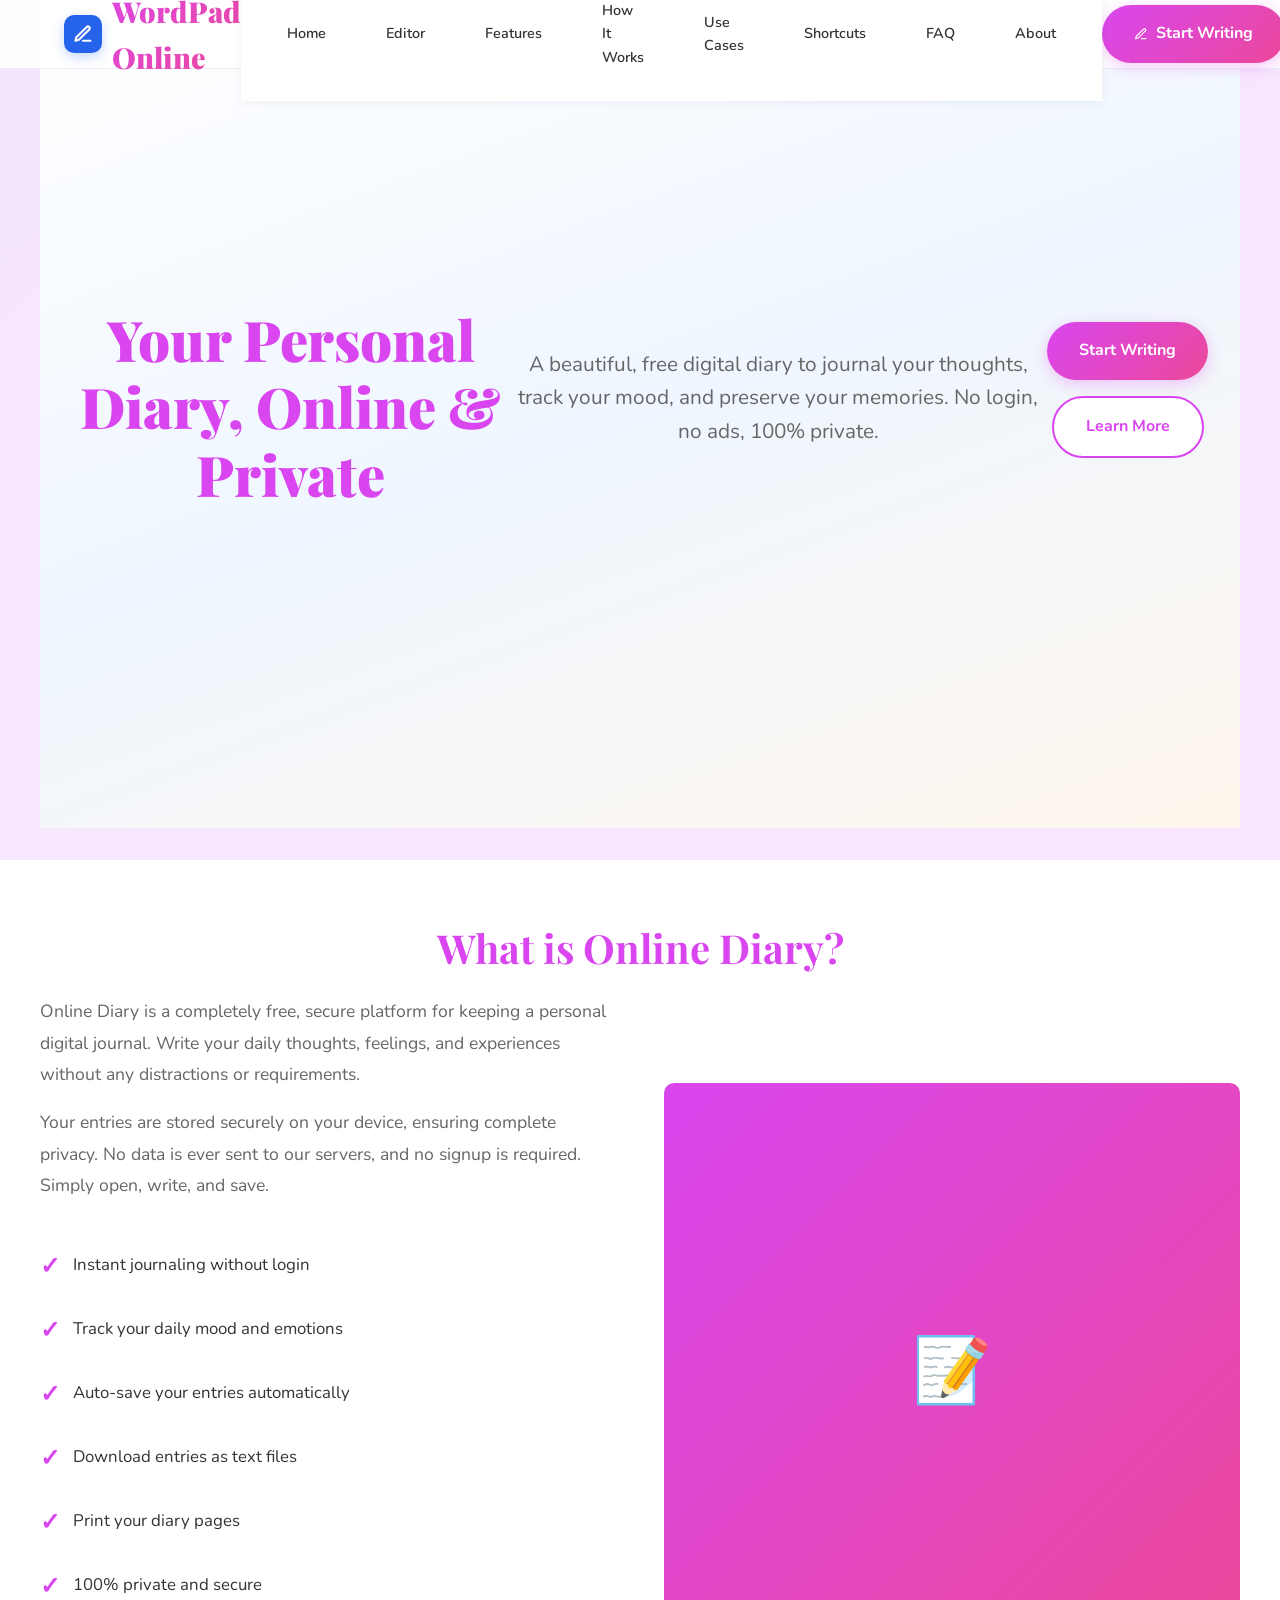
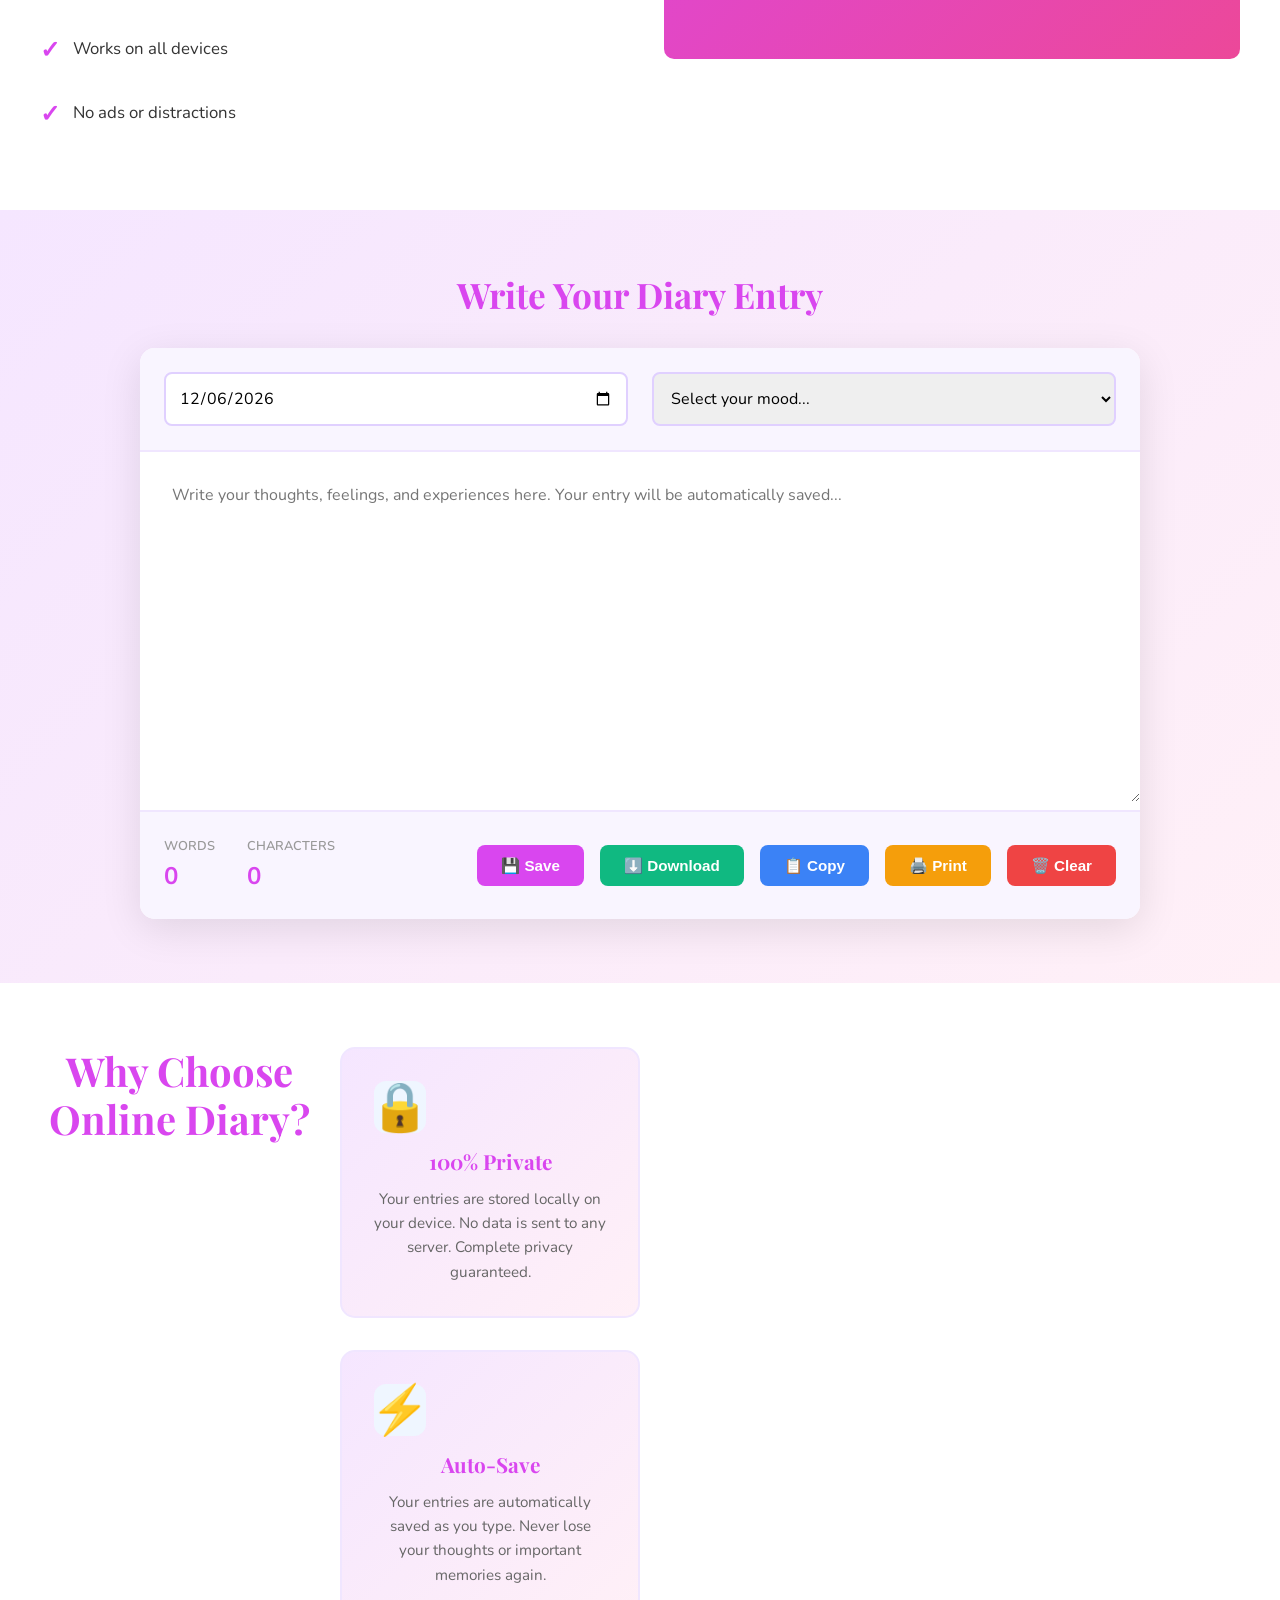
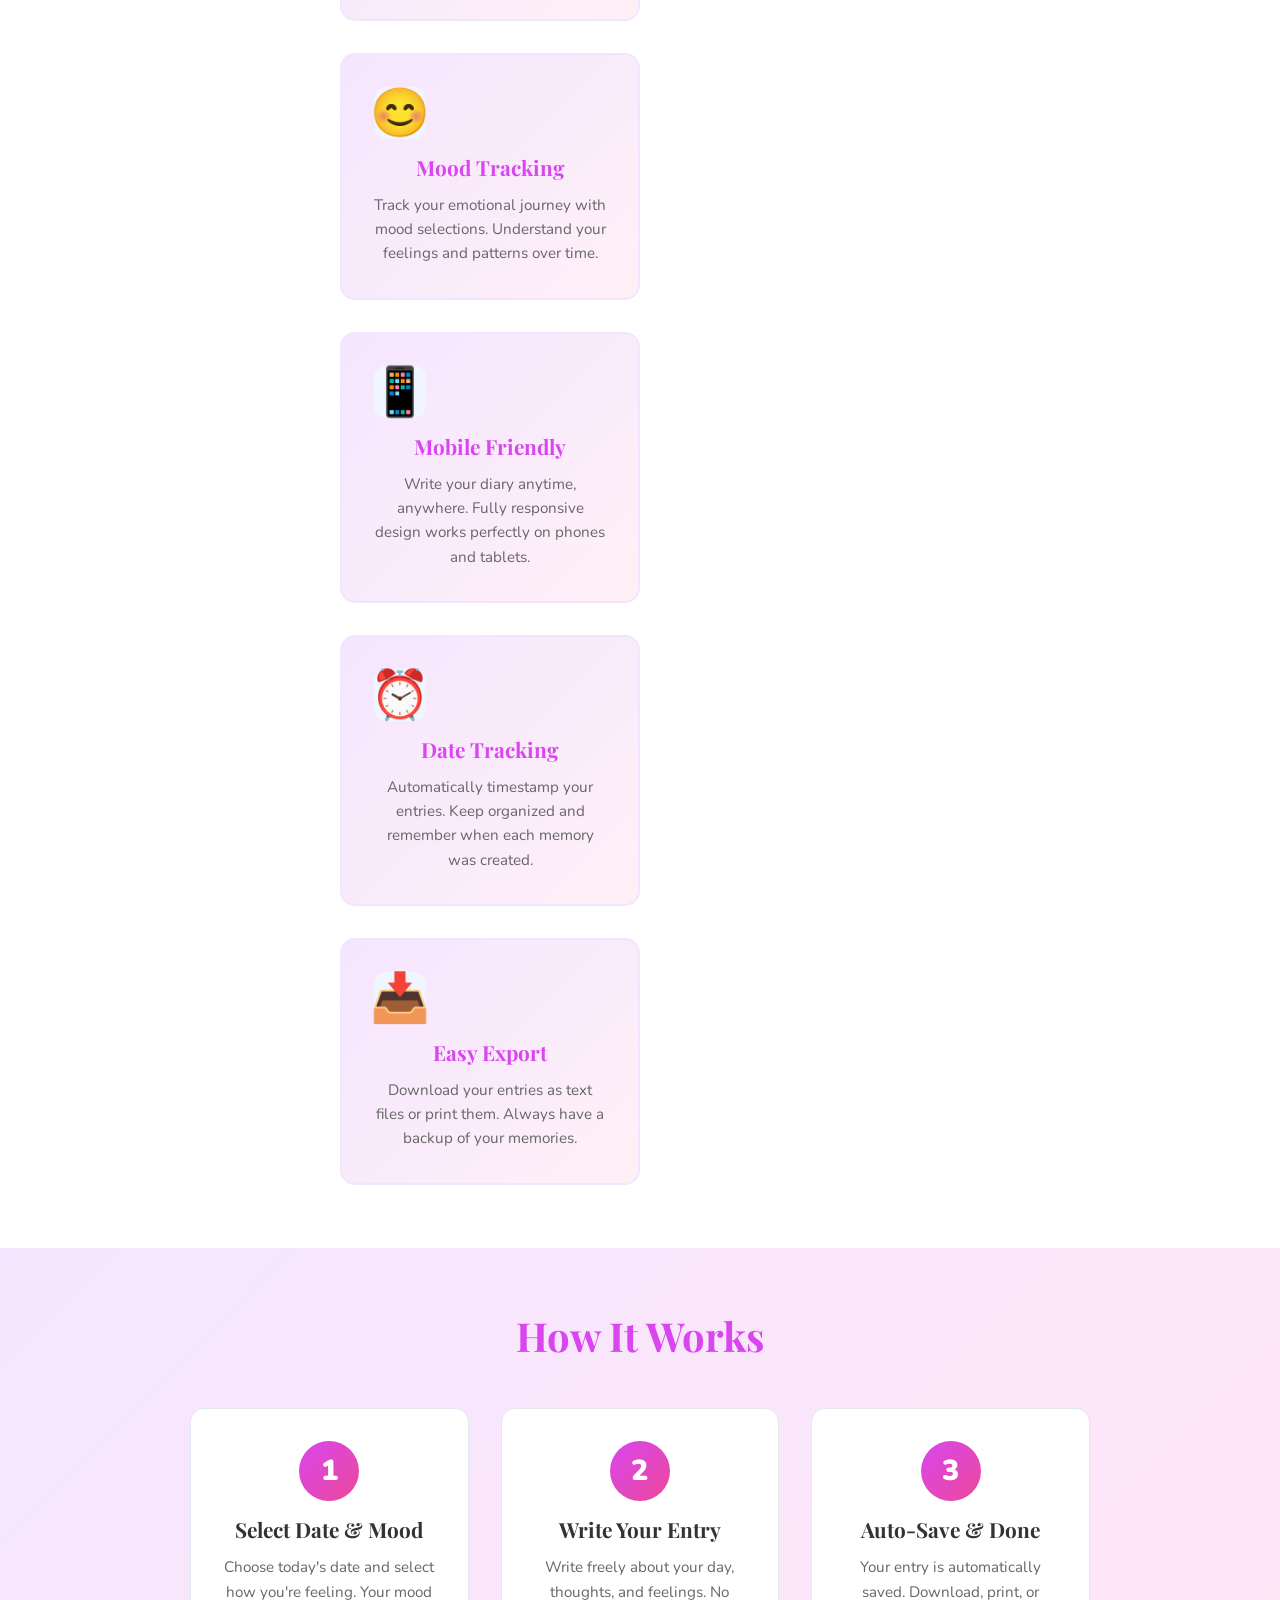
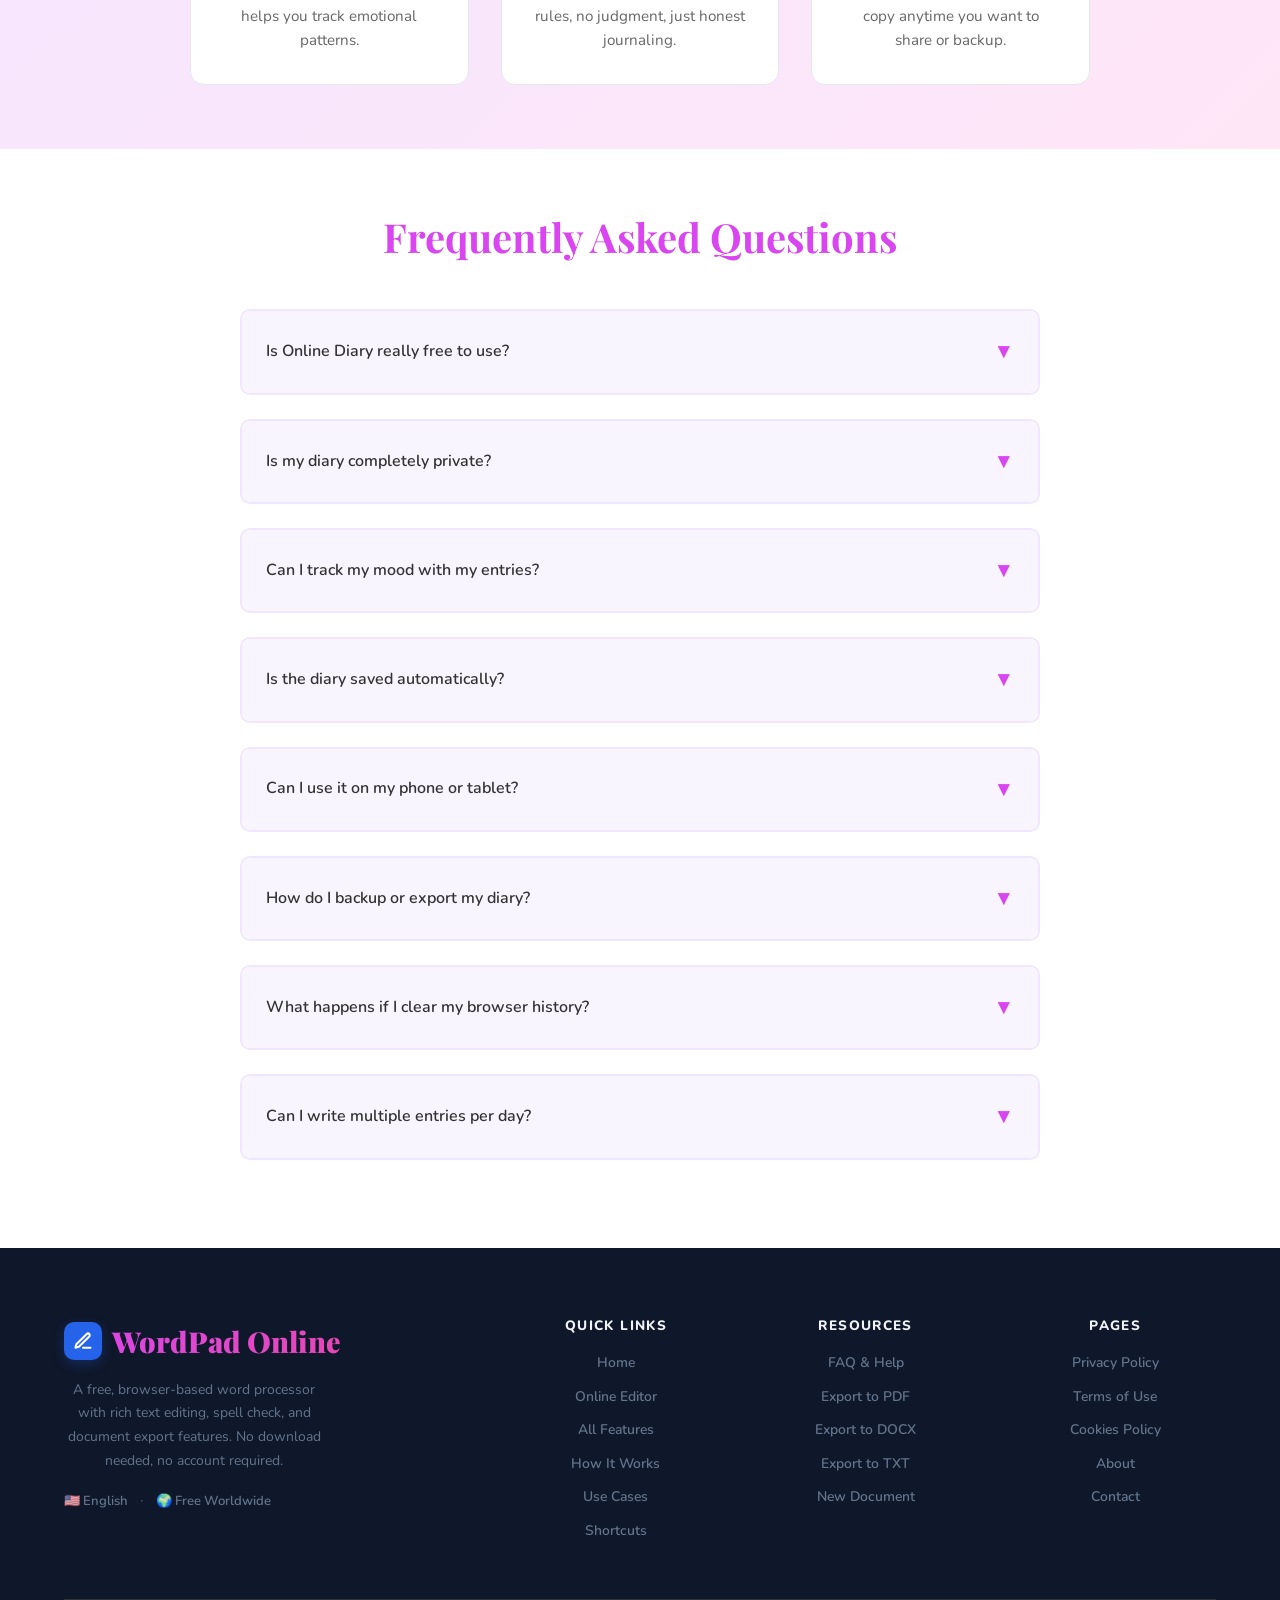
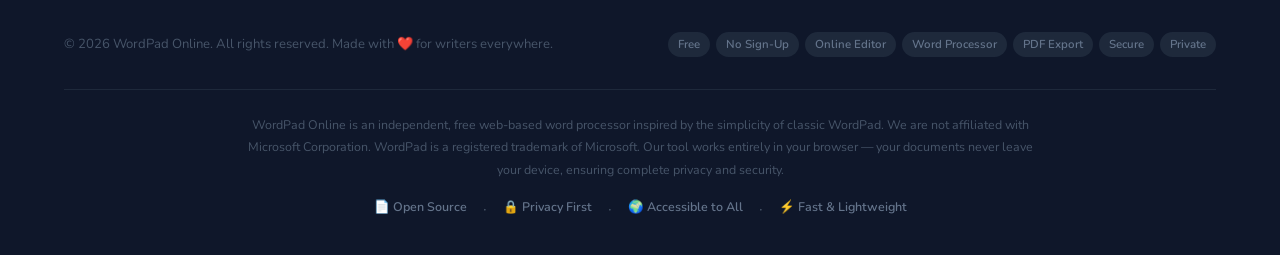
==== diary.html @ 7a08d328 "Create diary.html" ====
<!DOCTYPE html>
<html lang="en">
<head>
  <!-- Google tag (gtag.js) -->
<script async src="https://www.googletagmanager.com/gtag/js?id=G-GPTELPNWRR"></script>
<script>
  window.dataLayer = window.dataLayer || [];
  function gtag(){dataLayer.push(arguments);}
  gtag('js', new Date());

  gtag('config', 'G-GPTELPNWRR');
</script>
  <meta charset="UTF-8" />
  <meta name="viewport" content="width=device-width, initial-scale=1.0" />
  <title>Online Diary – Free Digital Journal & Personal Diary App</title>
  <meta name="description" content="Free online diary for personal journaling and daily reflections. No login required, no ads, completely private. Write your thoughts, track your mood, and keep memories with our secure online diary." />
  <meta name="keywords" content="online diary, digital diary, free diary app, journal app, personal diary, online journal, diary software, mood tracker, private diary, journaling app" />
  <meta name="author" content="Online Diary" />
  <meta name="robots" content="index, follow" />
  <link rel="canonical" href="https://wordpadonline.github.io/diary" />
  <link rel="stylesheet" href="style.css" />

  <!-- Open Graph -->
  <meta property="og:title" content="Online Diary – Free Digital Journal & Personal Diary App" />
  <meta property="og:description" content="Write your thoughts privately in our free online diary. No login, no ads, no distractions. Keep personal journals with mood tracking and auto-save." />
  <meta property="og:url" content="https://wordpadonline.github.io/diary" />
  <meta property="og:type" content="website" />
  <meta property="og:image" content="https://wordpadonline.github.io/assets/diary-og.png" />

  <!-- Twitter Card -->
  <meta name="twitter:card" content="summary_large_image" />
  <meta name="twitter:title" content="Online Diary – Free Digital Journal & Personal Diary App" />
  <meta name="twitter:description" content="Free online diary app for personal journaling. Write privately with mood tracking and auto-save." />

  <!-- Schema Markup -->
  <script type="application/ld+json">
  {
    "@context": "https://schema.org",
    "@type": "WebApplication",
    "name": "Online Diary",
    "url": "https://wordpadonline.github.io/diary",
    "description": "A free, secure online diary app for personal journaling with mood tracking and auto-save functionality.",
    "applicationCategory": "ProductivityApplication",
    "operatingSystem": "Web Browser",
    "offers": {
      "@type": "Offer",
      "price": "0",
      "priceCurrency": "USD"
    },
    "featureList": [
      "Daily Journal Entries",
      "Mood Tracking",
      "Auto Save",
      "No Login Required",
      "No Ads",
      "Export as PDF",
      "Print Entries",
      "Mobile Friendly",
      "Privacy Protected",
      "Search Entries"
    ]
  }
  </script>
  <script type="application/ld+json">
  {
    "@context": "https://schema.org",
    "@type": "FAQPage",
    "mainEntity": [
      {
        "@type": "Question",
        "name": "Is Online Diary free to use?",
        "acceptedAnswer": {
          "@type": "Answer",
          "text": "Yes, Online Diary is completely free. No signup, no login, no subscription required. Write your journal entries instantly and securely."
        }
      },
      {
        "@type": "Question",
        "name": "Is my diary private and secure?",
        "acceptedAnswer": {
          "@type": "Answer",
          "text": "Absolutely. Your diary entries are stored locally on your device using browser storage. Your data never leaves your computer and is never sent to our servers."
        }
      },
      {
        "@type": "Question",
        "name": "Can I track my mood in the diary?",
        "acceptedAnswer": {
          "@type": "Answer",
          "text": "Yes. You can select your daily mood (Happy, Sad, Neutral, Excited, Peaceful, Angry) with each entry to track your emotional journey over time."
        }
      },
      {
        "@type": "Question",
        "name": "Does it work on mobile?",
        "acceptedAnswer": {
          "@type": "Answer",
          "text": "Absolutely. Online Diary is fully responsive and works perfectly on smartphones and tablets for journaling on the go."
        }
      }
    ]
  }
  </script>

  <!-- Fonts -->
  <link rel="preconnect" href="https://fonts.googleapis.com" />
  <link rel="preconnect" href="https://fonts.gstatic.com" crossorigin />
  <link href="https://fonts.googleapis.com/css2?family=Playfair+Display:wght@700;900&family=Nunito:wght@400;600;700;800&family=JetBrains+Mono:wght@400;500&display=swap" rel="stylesheet" />

  <style>
    * {
      margin: 0;
      padding: 0;
      box-sizing: border-box;
    }

    html {
      scroll-behavior: smooth;
    }

    body {
      font-family: "Nunito", sans-serif;
      background: linear-gradient(135deg, #f5e6ff 0%, #ffe6f7 100%);
      color: #333;
      line-height: 1.6;
    }

    /* Navigation */
    nav {
      display: flex;
      justify-content: space-between;
      align-items: center;
      padding: 1.5rem 2rem;
      background: rgba(255, 255, 255, 0.95);
      backdrop-filter: blur(10px);
      box-shadow: 0 2px 10px rgba(0, 0, 0, 0.05);
      position: sticky;
      top: 0;
      z-index: 100;
    }

    .logo {
      font-size: 1.8rem;
      font-weight: 900;
      background: linear-gradient(135deg, #d946ef 0%, #ec4899 100%);
      -webkit-background-clip: text;
      -webkit-text-fill-color: transparent;
      background-clip: text;
      font-family: "Playfair Display", serif;
    }

    .nav-links {
      display: flex;
      gap: 2rem;
      list-style: none;
    }

    .nav-links a {
      text-decoration: none;
      color: #333;
      font-weight: 600;
      transition: color 0.3s ease;
    }

    .nav-links a:hover {
      color: #d946ef;
    }

    .hamburger {
      display: none;
      flex-direction: column;
      gap: 0.5rem;
      cursor: pointer;
    }

    .hamburger span {
      width: 25px;
      height: 3px;
      background: #333;
      border-radius: 2px;
      transition: all 0.3s ease;
    }

    /* Hero Section */
    .hero {
      padding: 4rem 2rem;
      text-align: center;
      max-width: 1200px;
      margin: 0 auto;
    }

    .hero h1 {
      font-size: 3.5rem;
      font-family: "Playfair Display", serif;
      font-weight: 900;
      margin-bottom: 1rem;
      color: #d946ef;
      line-height: 1.2;
    }

    .hero p {
      font-size: 1.3rem;
      color: #666;
      margin-bottom: 2rem;
      max-width: 700px;
      margin-left: auto;
      margin-right: auto;
    }

    .cta-buttons {
      display: flex;
      gap: 1rem;
      justify-content: center;
      flex-wrap: wrap;
      margin-bottom: 3rem;
    }

    .btn {
      padding: 1rem 2rem;
      border: none;
      border-radius: 50px;
      font-size: 1rem;
      font-weight: 700;
      cursor: pointer;
      transition: all 0.3s ease;
      text-decoration: none;
    }

    .btn-primary {
      background: linear-gradient(135deg, #d946ef 0%, #ec4899 100%);
      color: white;
      box-shadow: 0 4px 15px rgba(217, 70, 239, 0.3);
    }

    .btn-primary:hover {
      transform: translateY(-2px);
      box-shadow: 0 6px 20px rgba(217, 70, 239, 0.4);
    }

    .btn-secondary {
      background: white;
      color: #d946ef;
      border: 2px solid #d946ef;
    }

    .btn-secondary:hover {
      background: #f5e6ff;
    }

    /* Description Section */
    .description {
      padding: 4rem 2rem;
      background: white;
      margin-top: 2rem;
    }

    .description-container {
      max-width: 1200px;
      margin: 0 auto;
    }

    .description h2 {
      font-size: 2.5rem;
      font-family: "Playfair Display", serif;
      color: #d946ef;
      margin-bottom: 1.5rem;
      text-align: center;
    }

    .description-content {
      display: grid;
      grid-template-columns: 1fr 1fr;
      gap: 3rem;
      align-items: center;
    }

    .description-text p {
      font-size: 1.1rem;
      color: #666;
      margin-bottom: 1rem;
      line-height: 1.8;
    }

    .features-list {
      list-style: none;
      margin-top: 2rem;
    }

    .features-list li {
      padding: 0.8rem 0;
      font-size: 1.05rem;
      color: #333;
      display: flex;
      align-items: center;
      gap: 0.8rem;
    }

    .features-list li:before {
      content: "✓";
      color: #d946ef;
      font-weight: bold;
      font-size: 1.5rem;
    }

    .feature-image {
      text-align: center;
    }

    .feature-image img {
      max-width: 100%;
      height: auto;
      border-radius: 10px;
      box-shadow: 0 10px 30px rgba(0, 0, 0, 0.1);
    }

    /* Diary Editor Section */
    .editor-section {
      padding: 4rem 2rem;
      background: linear-gradient(135deg, #f5e6ff 0%, #fff0f7 100%);
    }

    .editor-container {
      max-width: 1000px;
      margin: 0 auto;
    }

    .editor-title {
      font-size: 2.2rem;
      font-family: "Playfair Display", serif;
      color: #d946ef;
      margin-bottom: 2rem;
      text-align: center;
    }

    .diary-editor {
      background: white;
      border-radius: 15px;
      overflow: hidden;
      box-shadow: 0 10px 40px rgba(0, 0, 0, 0.1);
    }

    .editor-header {
      display: grid;
      grid-template-columns: 1fr 1fr;
      gap: 1.5rem;
      padding: 1.5rem;
      background: #f9f5ff;
      border-bottom: 2px solid #f0e6ff;
    }

    .date-input, .mood-select {
      padding: 0.8rem;
      border: 2px solid #e0d0ff;
      border-radius: 8px;
      font-size: 1rem;
      font-family: inherit;
      transition: border-color 0.3s ease;
    }

    .date-input:focus, .mood-select:focus {
      outline: none;
      border-color: #d946ef;
      background: #faf8ff;
    }

    .editor-textarea {
      width: 100%;
      min-height: 350px;
      padding: 2rem;
      border: none;
      font-size: 1rem;
      font-family: "Nunito", sans-serif;
      resize: vertical;
      background: white;
    }

    .editor-textarea:focus {
      outline: none;
    }

    .editor-footer {
      padding: 1.5rem;
      background: #f9f5ff;
      border-top: 2px solid #f0e6ff;
      display: flex;
      justify-content: space-between;
      align-items: center;
      flex-wrap: wrap;
      gap: 1rem;
    }

    .stats {
      display: flex;
      gap: 2rem;
      font-size: 0.95rem;
      color: #666;
    }

    .stat-item {
      display: flex;
      flex-direction: column;
    }

    .stat-label {
      font-size: 0.8rem;
      color: #999;
      font-weight: 600;
      text-transform: uppercase;
    }

    .stat-value {
      font-size: 1.5rem;
      font-weight: 700;
      color: #d946ef;
    }

    .editor-actions {
      display: flex;
      gap: 1rem;
      flex-wrap: wrap;
    }

    .editor-btn {
      padding: 0.7rem 1.5rem;
      border: none;
      border-radius: 8px;
      font-size: 0.95rem;
      font-weight: 600;
      cursor: pointer;
      transition: all 0.3s ease;
    }

    .btn-save {
      background: #d946ef;
      color: white;
    }

    .btn-save:hover {
      background: #c41fc4;
      transform: translateY(-2px);
    }

    .btn-download {
      background: #10b981;
      color: white;
    }

    .btn-download:hover {
      background: #059669;
    }

    .btn-copy {
      background: #3b82f6;
      color: white;
    }

    .btn-copy:hover {
      background: #2563eb;
    }

    .btn-clear {
      background: #ef4444;
      color: white;
    }

    .btn-clear:hover {
      background: #dc2626;
    }

    .btn-print {
      background: #f59e0b;
      color: white;
    }

    .btn-print:hover {
      background: #d97706;
    }

    /* Features Section */
    .features-section {
      padding: 4rem 2rem;
      background: white;
    }

    .features-grid {
      max-width: 1200px;
      margin: 0 auto;
    }

    .section-title {
      font-size: 2.5rem;
      font-family: "Playfair Display", serif;
      color: #d946ef;
      margin-bottom: 3rem;
      text-align: center;
    }

    .features-container {
      display: grid;
      grid-template-columns: repeat(auto-fit, minmax(300px, 1fr));
      gap: 2rem;
    }

    .feature-card {
      padding: 2rem;
      background: linear-gradient(135deg, #f5e6ff 0%, #fff0f7 100%);
      border-radius: 15px;
      text-align: center;
      transition: all 0.3s ease;
      border: 2px solid #f0e6ff;
    }

    .feature-card:hover {
      transform: translateY(-10px);
      box-shadow: 0 15px 40px rgba(217, 70, 239, 0.2);
      border-color: #d946ef;
    }

    .feature-icon {
      font-size: 3rem;
      margin-bottom: 1rem;
    }

    .feature-card h3 {
      font-size: 1.3rem;
      color: #d946ef;
      margin-bottom: 0.8rem;
      font-weight: 700;
    }

    .feature-card p {
      color: #666;
      font-size: 0.95rem;
      line-height: 1.6;
    }

    /* How It Works */
    .how-it-works {
      padding: 4rem 2rem;
      background: linear-gradient(135deg, #f5e6ff 0%, #ffe6f7 100%);
    }

    .how-container {
      max-width: 900px;
      margin: 0 auto;
    }

    .steps-container {
      display: grid;
      grid-template-columns: repeat(auto-fit, minmax(250px, 1fr));
      gap: 2rem;
      margin-top: 3rem;
    }

    .step-card {
      text-align: center;
      padding: 2rem;
    }

    .step-number {
      display: flex;
      align-items: center;
      justify-content: center;
      width: 60px;
      height: 60px;
      background: linear-gradient(135deg, #d946ef 0%, #ec4899 100%);
      color: white;
      border-radius: 50%;
      font-size: 1.8rem;
      font-weight: 900;
      margin: 0 auto 1rem;
    }

    .step-card h3 {
      font-size: 1.3rem;
      color: #333;
      margin-bottom: 0.8rem;
      font-weight: 700;
    }

    .step-card p {
      color: #666;
      font-size: 0.95rem;
      line-height: 1.6;
    }

    /* FAQ Section */
    .faq-section {
      padding: 4rem 2rem;
      background: white;
    }

    .faq-container {
      max-width: 800px;
      margin: 0 auto;
    }

    .faq-content {
      margin-top: 2rem;
    }

    .faq-item {
      margin-bottom: 1.5rem;
      border: 2px solid #f0e6ff;
      border-radius: 10px;
      overflow: hidden;
      transition: all 0.3s ease;
    }

    .faq-item:hover {
      border-color: #d946ef;
      box-shadow: 0 4px 15px rgba(217, 70, 239, 0.1);
    }

    .faq-header {
      padding: 1.5rem;
      background: #f9f5ff;
      cursor: pointer;
      display: flex;
      justify-content: space-between;
      align-items: center;
      font-weight: 600;
      color: #333;
      user-select: none;
      transition: background 0.3s ease;
    }

    .faq-header:hover {
      background: #f0e6ff;
    }

    .faq-icon {
      color: #d946ef;
      font-size: 1.3rem;
      transition: transform 0.3s ease;
    }

    .faq-item.active .faq-icon {
      transform: rotate(180deg);
    }

    .faq-answer {
      padding: 1.5rem;
      background: white;
      color: #666;
      line-height: 1.8;
      display: none;
    }

    .faq-item.active .faq-answer {
      display: block;
    }

    /* Footer */
    footer {
      background: #1a1a1a;
      color: white;
      padding: 3rem 2rem;
      text-align: center;
    }

    .footer-content {
      max-width: 1200px;
      margin: 0 auto;
    }

    .footer-links {
      display: flex;
      justify-content: center;
      gap: 2rem;
      margin-bottom: 2rem;
      flex-wrap: wrap;
    }

    .footer-links a {
      color: #aaa;
      text-decoration: none;
      transition: color 0.3s ease;
    }

    .footer-links a:hover {
      color: #d946ef;
    }

    .footer-bottom {
      border-top: 1px solid #333;
      padding-top: 2rem;
      color: #888;
    }

    /* Responsive Design */
    @media (max-width: 768px) {
      .nav-links {
        display: none;
      }

      .hamburger {
        display: flex;
      }

      .hero h1 {
        font-size: 2.2rem;
      }

      .hero p {
        font-size: 1.1rem;
      }

      .description-content {
        grid-template-columns: 1fr;
      }

      .editor-header {
        grid-template-columns: 1fr;
      }

      .editor-textarea {
        min-height: 250px;
      }

      .editor-footer {
        flex-direction: column;
        align-items: flex-start;
      }

      .stats {
        width: 100%;
      }

      .editor-actions {
        width: 100%;
      }

      .editor-btn {
        flex: 1;
        min-width: 100px;
      }

      .features-container {
        grid-template-columns: 1fr;
      }

      .steps-container {
        grid-template-columns: 1fr;
      }

      .feature-card {
        padding: 1.5rem;
      }

      .section-title {
        font-size: 2rem;
      }

      .faq-header {
        padding: 1rem;
        font-size: 0.95rem;
      }

      .faq-answer {
        padding: 1rem;
      }

      .footer-links {
        gap: 1rem;
      }
    }

    @media (max-width: 480px) {
      nav {
        padding: 1rem;
      }

      .logo {
        font-size: 1.3rem;
      }

      .hero {
        padding: 2rem 1rem;
      }

      .hero h1 {
        font-size: 1.8rem;
        margin-bottom: 1rem;
      }

      .hero p {
        font-size: 1rem;
      }

      .cta-buttons {
        flex-direction: column;
      }

      .btn {
        width: 100%;
      }

      .description {
        padding: 2rem 1rem;
      }

      .editor-section {
        padding: 2rem 1rem;
      }

      .editor-textarea {
        padding: 1rem;
      }

      .features-section {
        padding: 2rem 1rem;
      }

      .how-it-works {
        padding: 2rem 1rem;
      }

      .faq-section {
        padding: 2rem 1rem;
      }

      footer {
        padding: 2rem 1rem;
      }
    }
  </style>
</head>
<body>
  <!-- Navigation -->
 <div id="header-root"></div>

  <!-- Hero Section -->
  <section class="hero">
    <h1>Your Personal Diary, Online & Private</h1>
    <p>A beautiful, free digital diary to journal your thoughts, track your mood, and preserve your memories. No login, no ads, 100% private.</p>
    <div class="cta-buttons">
      <a href="#editor" class="btn btn-primary">Start Writing</a>
      <a href="#how" class="btn btn-secondary">Learn More</a>
    </div>
  </section>

  <!-- Description Section -->
  <section class="description">
    <div class="description-container">
      <h2>What is Online Diary?</h2>
      <div class="description-content">
        <div class="description-text">
          <p>Online Diary is a completely free, secure platform for keeping a personal digital journal. Write your daily thoughts, feelings, and experiences without any distractions or requirements.</p>
          <p>Your entries are stored securely on your device, ensuring complete privacy. No data is ever sent to our servers, and no signup is required. Simply open, write, and save.</p>
          <ul class="features-list">
            <li>Instant journaling without login</li>
            <li>Track your daily mood and emotions</li>
            <li>Auto-save your entries automatically</li>
            <li>Download entries as text files</li>
            <li>Print your diary pages</li>
            <li>100% private and secure</li>
            <li>Works on all devices</li>
            <li>No ads or distractions</li>
          </ul>
        </div>
        <div class="feature-image">
          <div style="width: 100%; aspect-ratio: 1; background: linear-gradient(135deg, #d946ef 0%, #ec4899 100%); border-radius: 10px; display: flex; align-items: center; justify-content: center; color: white; font-size: 4rem;">📝</div>
        </div>
      </div>
    </div>
  </section>

  <!-- Diary Editor Section -->
  <section class="editor-section" id="editor">
    <div class="editor-container">
      <h2 class="editor-title">Write Your Diary Entry</h2>
      <div class="diary-editor">
        <div class="editor-header">
          <input type="date" id="entryDate" class="date-input" />
          <select id="moodSelect" class="mood-select">
            <option value="">Select your mood...</option>
            <option value="😊 Happy">😊 Happy</option>
            <option value="😢 Sad">😢 Sad</option>
            <option value="😐 Neutral">😐 Neutral</option>
            <option value="🤩 Excited">🤩 Excited</option>
            <option value="😌 Peaceful">😌 Peaceful</option>
            <option value="😠 Angry">😠 Angry</option>
          </select>
        </div>
        <textarea id="diaryText" class="editor-textarea" placeholder="Write your thoughts, feelings, and experiences here. Your entry will be automatically saved..."></textarea>
        <div class="editor-footer">
          <div class="stats">
            <div class="stat-item">
              <span class="stat-label">Words</span>
              <span class="stat-value" id="wordCount">0</span>
            </div>
            <div class="stat-item">
              <span class="stat-label">Characters</span>
              <span class="stat-value" id="charCount">0</span>
            </div>
          </div>
          <div class="editor-actions">
            <button class="editor-btn btn-save" onclick="saveEntry()">💾 Save</button>
            <button class="editor-btn btn-download" onclick="downloadEntry()">⬇️ Download</button>
            <button class="editor-btn btn-copy" onclick="copyEntry()">📋 Copy</button>
            <button class="editor-btn btn-print" onclick="printEntry()">🖨️ Print</button>
            <button class="editor-btn btn-clear" onclick="clearEntry()">🗑️ Clear</button>
          </div>
        </div>
      </div>
    </div>
  </section>

  <!-- Features Section -->
  <section class="features-section">
    <div class="features-grid">
      <h2 class="section-title">Why Choose Online Diary?</h2>
      <div class="features-container">
        <div class="feature-card">
          <div class="feature-icon">🔒</div>
          <h3>100% Private</h3>
          <p>Your entries are stored locally on your device. No data is sent to any server. Complete privacy guaranteed.</p>
        </div>
        <div class="feature-card">
          <div class="feature-icon">⚡</div>
          <h3>Auto-Save</h3>
          <p>Your entries are automatically saved as you type. Never lose your thoughts or important memories again.</p>
        </div>
        <div class="feature-card">
          <div class="feature-icon">😊</div>
          <h3>Mood Tracking</h3>
          <p>Track your emotional journey with mood selections. Understand your feelings and patterns over time.</p>
        </div>
        <div class="feature-card">
          <div class="feature-icon">📱</div>
          <h3>Mobile Friendly</h3>
          <p>Write your diary anytime, anywhere. Fully responsive design works perfectly on phones and tablets.</p>
        </div>
        <div class="feature-card">
          <div class="feature-icon">⏰</div>
          <h3>Date Tracking</h3>
          <p>Automatically timestamp your entries. Keep organized and remember when each memory was created.</p>
        </div>
        <div class="feature-card">
          <div class="feature-icon">📥</div>
          <h3>Easy Export</h3>
          <p>Download your entries as text files or print them. Always have a backup of your memories.</p>
        </div>
      </div>
    </div>
  </section>

  <!-- How It Works -->
  <section class="how-it-works" id="how">
    <div class="how-container">
      <h2 class="section-title">How It Works</h2>
      <div class="steps-container">
        <div class="step-card">
          <div class="step-number">1</div>
          <h3>Select Date & Mood</h3>
          <p>Choose today's date and select how you're feeling. Your mood helps you track emotional patterns.</p>
        </div>
        <div class="step-card">
          <div class="step-number">2</div>
          <h3>Write Your Entry</h3>
          <p>Write freely about your day, thoughts, and feelings. No rules, no judgment, just honest journaling.</p>
        </div>
        <div class="step-card">
          <div class="step-number">3</div>
          <h3>Auto-Save & Done</h3>
          <p>Your entry is automatically saved. Download, print, or copy anytime you want to share or backup.</p>
        </div>
      </div>
    </div>
  </section>

  <!-- FAQ Section -->
  <section class="faq-section" id="faq">
    <div class="faq-container">
      <h2 class="section-title">Frequently Asked Questions</h2>
      <div class="faq-content">
        <div class="faq-item">
          <div class="faq-header">
            <span>Is Online Diary really free to use?</span>
            <span class="faq-icon">▼</span>
          </div>
          <div class="faq-answer">
            Yes, Online Diary is completely free. No signup required, no login needed, and no hidden subscription fees. Write as many entries as you want, whenever you want, at no cost.
          </div>
        </div>

        <div class="faq-item">
          <div class="faq-header">
            <span>Is my diary completely private?</span>
            <span class="faq-icon">▼</span>
          </div>
          <div class="faq-answer">
            Absolutely. Your diary entries are stored only on your device using your browser's local storage. They never leave your computer, are never sent to our servers, and are not tracked or monitored in any way.
          </div>
        </div>

        <div class="faq-item">
          <div class="faq-header">
            <span>Can I track my mood with my entries?</span>
            <span class="faq-icon">▼</span>
          </div>
          <div class="faq-answer">
            Yes! You can select from six mood options: Happy, Sad, Neutral, Excited, Peaceful, or Angry. This helps you track your emotional journey and understand your mood patterns over time.
          </div>
        </div>

        <div class="faq-item">
          <div class="faq-header">
            <span>Is the diary saved automatically?</span>
            <span class="faq-icon">▼</span>
          </div>
          <div class="faq-answer">
            Yes. Your diary entries are automatically saved as you type. You can also manually click the Save button anytime. Your data is never lost as long as you don't clear your browser data.
          </div>
        </div>

        <div class="faq-item">
          <div class="faq-header">
            <span>Can I use it on my phone or tablet?</span>
            <span class="faq-icon">▼</span>
          </div>
          <div class="faq-answer">
            Absolutely! Online Diary is fully responsive and works perfectly on smartphones, tablets, and desktop computers. Write your diary entries on any device, anytime, anywhere.
          </div>
        </div>

        <div class="faq-item">
          <div class="faq-header">
            <span>How do I backup or export my diary?</span>
            <span class="faq-icon">▼</span>
          </div>
          <div class="faq-answer">
            You can download your entry as a text file, copy it to clipboard, or print it. This ensures you always have a backup of your memories outside of your browser's storage.
          </div>
        </div>

        <div class="faq-item">
          <div class="faq-header">
            <span>What happens if I clear my browser history?</span>
            <span class="faq-icon">▼</span>
          </div>
          <div class="faq-answer">
            If you clear your browser's cache and cookies, you may lose your diary entries. To prevent this, download your entries regularly as backup files to keep them safe.
          </div>
        </div>

        <div class="faq-item">
          <div class="faq-header">
            <span>Can I write multiple entries per day?</span>
            <span class="faq-icon">▼</span>
          </div>
          <div class="faq-answer">
            Yes. You can write as many entries as you'd like. Each entry can have its own date and mood. Simply save one entry, then start a new one in the text field.
          </div>
        </div>
      </div>
    </div>
  </section>

  <!-- Footer -->
  <div id="footer-root"></div>

  <script src="header.js"></script>
  <script src="footer.js"></script>
  <script src="main.js"></script>

  <script>
    // Set today's date by default
    document.getElementById('entryDate').valueAsDate = new Date();

    // Update word and character count
    const diaryText = document.getElementById('diaryText');
    const wordCountEl = document.getElementById('wordCount');
    const charCountEl = document.getElementById('charCount');

    function updateCounts() {
      const text = diaryText.value;
      charCountEl.textContent = text.length;
      wordCountEl.textContent = text.trim().split(/\s+/).filter(word => word.length > 0).length;
      saveEntry();
    }

    diaryText.addEventListener('input', updateCounts);

    // Auto-load diary entry from storage
    function loadEntry() {
      const today = document.getElementById('entryDate').value;
      const saved = localStorage.getItem(`diary_${today}`);
      const mood = localStorage.getItem(`mood_${today}`);

      if (saved) diaryText.value = saved;
      if (mood) document.getElementById('moodSelect').value = mood;

      updateCounts();
    }

    // Save entry to storage
    function saveEntry() {
      const date = document.getElementById('entryDate').value;
      const mood = document.getElementById('moodSelect').value;

      if (date) {
        localStorage.setItem(`diary_${date}`, diaryText.value);
        if (mood) localStorage.setItem(`mood_${date}`, mood);
      }
    }

    // Change date handler
    document.getElementById('entryDate').addEventListener('change', () => {
      loadEntry();
    });

    document.getElementById('moodSelect').addEventListener('change', saveEntry);

    // Download entry
    function downloadEntry() {
      const date = document.getElementById('entryDate').value;
      const mood = document.getElementById('moodSelect').value;
      const text = diaryText.value;

      const content = `Diary Entry\n${date ? `Date: ${date}` : ''}\n${mood ? `Mood: ${mood}` : ''}\n\n${text}`;
      const element = document.createElement('a');
      element.setAttribute('href', 'data:text/plain;charset=utf-8,' + encodeURIComponent(content));
      element.setAttribute('download', `diary_${date || 'entry'}.txt`);
      element.style.display = 'none';
      document.body.appendChild(element);
      element.click();
      document.body.removeChild(element);
    }

    // Copy entry
    function copyEntry() {
      const date = document.getElementById('entryDate').value;
      const mood = document.getElementById('moodSelect').value;
      const text = diaryText.value;

      const content = `Diary Entry\n${date ? `Date: ${date}` : ''}\n${mood ? `Mood: ${mood}` : ''}\n\n${text}`;
      navigator.clipboard.writeText(content).then(() => {
        alert('Diary entry copied to clipboard!');
      });
    }

    // Print entry
    function printEntry() {
      const date = document.getElementById('entryDate').value;
      const mood = document.getElementById('moodSelect').value;
      const text = diaryText.value;

      const printWindow = window.open('', '', 'height=600,width=800');
      printWindow.document.write(`<html><head><title>Diary Entry</title></head><body>`);
      printWindow.document.write(`<h2>Diary Entry</h2>`);
      if (date) printWindow.document.write(`<p><strong>Date:</strong> ${date}</p>`);
      if (mood) printWindow.document.write(`<p><strong>Mood:</strong> ${mood}</p>`);
      printWindow.document.write(`<pre>${text}</pre>`);
      printWindow.document.write(`</body></html>`);
      printWindow.document.close();
      printWindow.print();
    }

    // Clear entry with confirmation
    function clearEntry() {
      if (confirm('Are you sure you want to clear this entry? This cannot be undone.')) {
        diaryText.value = '';
        document.getElementById('moodSelect').value = '';
        updateCounts();
        saveEntry();
      }
    }

    // FAQ Toggle
    document.querySelectorAll('.faq-header').forEach(header => {
      header.addEventListener('click', () => {
        const item = header.parentElement;
        item.classList.toggle('active');
      });
    });

    // Load on page load
    window.addEventListener('load', loadEntry);
  </script>
</body>
</html>
---- style.css ----
/* ============================================
   WordPad Online — Main Stylesheet
   Educational Theme · Light · Animated
   ============================================ */

:root {
  --primary: #2563eb;
  --primary-dark: #1d4ed8;
  --primary-light: #eff6ff;
  --accent: #f59e0b;
  --accent-light: #fffbeb;
  --success: #10b981;
  --danger: #ef4444;
  --text-dark: #1e293b;
  --text-mid: #475569;
  --text-light: #94a3b8;
  --border: #e2e8f0;
  --bg-page: #f8fafc;
  --bg-white: #ffffff;
  --shadow-sm: 0 1px 3px rgba(0,0,0,0.08);
  --shadow-md: 0 4px 16px rgba(0,0,0,0.10);
  --shadow-lg: 0 12px 40px rgba(37,99,235,0.12);
  --radius: 14px;
  --radius-sm: 8px;
  --font-display: 'Playfair Display', Georgia, serif;
  --font-body: 'Nunito', 'Segoe UI', sans-serif;
  --font-mono: 'JetBrains Mono', monospace;
  --transition: 0.25s cubic-bezier(0.4,0,0.2,1);
}

*, *::before, *::after { box-sizing: border-box; margin: 0; padding: 0; }

html { scroll-behavior: smooth; font-size: 16px; }

body {
  font-family: var(--font-body);
  background: var(--bg-page);
  color: var(--text-dark);
  line-height: 1.7;
  overflow-x: hidden;
}

/* ====== TYPOGRAPHY ====== */
h1, h2, h3, h4 { font-family: var(--font-display); line-height: 1.2; }
h1 { font-size: clamp(2rem, 5vw, 3.5rem); font-weight: 900; }
h2 { font-size: clamp(1.6rem, 3.5vw, 2.6rem); font-weight: 700; }
h3 { font-size: 1.2rem; font-weight: 700; }

a { color: var(--primary); text-decoration: none; }
a:hover { text-decoration: underline; }

p { color: var(--text-mid); }

/* ====== CONTAINER ====== */
.container {
  max-width: 1200px;
  margin: 0 auto;
  padding: 0 24px;
}

/* ====== BUTTONS ====== */
.btn {
  display: inline-flex;
  align-items: center;
  gap: 8px;
  padding: 14px 28px;
  border-radius: 50px;
  font-family: var(--font-body);
  font-weight: 700;
  font-size: 0.95rem;
  cursor: pointer;
  border: none;
  transition: all var(--transition);
  text-decoration: none;
  white-space: nowrap;
}
.btn-primary {
  background: var(--primary);
  color: #fff;
  box-shadow: 0 4px 20px rgba(37,99,235,0.30);
}
.btn-primary:hover {
  background: var(--primary-dark);
  transform: translateY(-2px);
  box-shadow: 0 8px 28px rgba(37,99,235,0.40);
  text-decoration: none;
  color: #fff;
}
.btn-outline {
  background: transparent;
  color: var(--primary);
  border: 2px solid var(--primary);
}
.btn-outline:hover {
  background: var(--primary-light);
  text-decoration: none;
}
.btn-white {
  background: #fff;
  color: var(--primary);
  box-shadow: var(--shadow-md);
}
.btn-white:hover {
  transform: translateY(-2px);
  text-decoration: none;
  color: var(--primary-dark);
}
.btn-sm { padding: 8px 18px; font-size: 0.85rem; }

/* ====== SECTION LABELS ====== */
.section-label {
  display: inline-block;
  background: var(--primary-light);
  color: var(--primary);
  font-size: 0.78rem;
  font-weight: 800;
  text-transform: uppercase;
  letter-spacing: 0.12em;
  padding: 6px 16px;
  border-radius: 50px;
  margin-bottom: 14px;
}
.section-title {
  margin-bottom: 14px;
  color: var(--text-dark);
}
.section-sub {
  font-size: 1.08rem;
  color: var(--text-mid);
  max-width: 600px;
  margin-bottom: 52px;
}

/* ====== ANIMATIONS ====== */
@keyframes fadeUp {
  from { opacity: 0; transform: translateY(32px); }
  to { opacity: 1; transform: translateY(0); }
}
@keyframes slideRight {
  from { opacity: 0; transform: translateX(60px); }
  to { opacity: 1; transform: translateX(0); }
}
@keyframes float {
  0%,100% { transform: translateY(0px); }
  50% { transform: translateY(-12px); }
}
@keyframes pulse-ring {
  0% { transform: scale(0.9); opacity: 0.8; }
  100% { transform: scale(1.4); opacity: 0; }
}
@keyframes blink {
  0%,100% { opacity: 1; }
  50% { opacity: 0; }
}
@keyframes typing {
  from { width: 0; }
  to { width: 100%; }
}
@keyframes slideDown {
  from { opacity: 0; transform: translateY(-10px); }
  to { opacity: 1; transform: translateY(0); }
}
@keyframes blobMove {
  0%,100% { transform: translate(0,0) scale(1); }
  33% { transform: translate(30px,-30px) scale(1.05); }
  66% { transform: translate(-20px,20px) scale(0.95); }
}
@keyframes cardReveal {
  from { opacity: 0; transform: translateY(40px) scale(0.96); }
  to { opacity: 1; transform: translateY(0) scale(1); }
}
@keyframes connectorGrow {
  from { width: 0; }
  to { width: 100%; }
}
@keyframes toastIn {
  from { opacity: 0; transform: translateY(20px) scale(0.95); }
  to { opacity: 1; transform: translateY(0) scale(1); }
}

.animate-fade-up { animation: fadeUp 0.7s ease both; }
.animate-slide-right { animation: slideRight 0.8s ease both; }
.delay-1 { animation-delay: 0.1s; }
.delay-2 { animation-delay: 0.2s; }
.delay-3 { animation-delay: 0.3s; }
.delay-4 { animation-delay: 0.45s; }

/* ====== HEADER ====== */
.site-header {
  position: fixed;
  top: 0; left: 0; right: 0;
  z-index: 1000;
  background: rgba(255,255,255,0.92);
  backdrop-filter: blur(16px);
  border-bottom: 1px solid rgba(226,232,240,0.7);
  transition: box-shadow var(--transition);
}
.site-header.scrolled { box-shadow: var(--shadow-md); }
.header-inner {
  display: flex;
  align-items: center;
  justify-content: space-between;
  padding: 0 24px;
  height: 68px;
  max-width: 1200px;
  margin: 0 auto;
}
.logo {
  display: flex;
  align-items: center;
  gap: 10px;
  font-family: var(--font-display);
  font-weight: 900;
  font-size: 1.3rem;
  color: var(--text-dark);
  text-decoration: none;
}
.logo-icon {
  width: 38px; height: 38px;
  background: var(--primary);
  border-radius: 10px;
  display: flex; align-items: center; justify-content: center;
  color: #fff;
  font-size: 1.1rem;
  box-shadow: 0 4px 12px rgba(37,99,235,0.25);
  flex-shrink: 0;
}
.logo span.accent { color: var(--primary); }
.nav-links {
  display: flex;
  align-items: center;
  gap: 4px;
  list-style: none;
}
.nav-links a {
  padding: 8px 14px;
  border-radius: 8px;
  color: var(--text-mid);
  font-weight: 600;
  font-size: 0.9rem;
  transition: all var(--transition);
  text-decoration: none;
}
.nav-links a:hover { background: var(--primary-light); color: var(--primary); }
.header-cta {
  display: flex;
  align-items: center;
  gap: 10px;
}
.hamburger {
  display: none;
  background: none;
  border: none;
  cursor: pointer;
  padding: 8px;
  flex-direction: column;
  gap: 5px;
}
.hamburger span {
  display: block;
  width: 22px; height: 2px;
  background: var(--text-dark);
  border-radius: 2px;
  transition: all 0.3s;
}
.mobile-menu {
  display: none;
  position: fixed;
  top: 68px; left: 0; right: 0;
  background: #fff;
  border-bottom: 1px solid var(--border);
  padding: 16px 24px;
  box-shadow: var(--shadow-md);
  z-index: 999;
  animation: slideDown 0.2s ease;
}
.mobile-menu.open { display: block; }
.mobile-menu a {
  display: block;
  padding: 12px 0;
  border-bottom: 1px solid var(--border);
  color: var(--text-dark);
  font-weight: 600;
  text-decoration: none;
}
.mobile-menu a:last-child { border-bottom: none; }

/* ====== HERO ====== */
.hero {
  position: relative;
  padding: 140px 0 0;
  overflow: hidden;
  background: linear-gradient(160deg, #ffffff 0%, #eff6ff 50%, #fff7ed 100%);
  min-height: 92vh;
  display: flex;
  align-items: center;
}
.hero-bg {
  position: absolute;
  inset: 0;
  pointer-events: none;
  overflow: hidden;
}
.hero-blob {
  position: absolute;
  border-radius: 50%;
  filter: blur(60px);
  opacity: 0.18;
  animation: blobMove 12s ease-in-out infinite;
}
.blob-1 {
  width: 520px; height: 520px;
  background: radial-gradient(circle, #2563eb, #7c3aed);
  top: -120px; right: -60px;
  animation-delay: 0s;
}
.blob-2 {
  width: 380px; height: 380px;
  background: radial-gradient(circle, #f59e0b, #ef4444);
  bottom: 0; left: -100px;
  animation-delay: 4s;
}
.blob-3 {
  width: 280px; height: 280px;
  background: radial-gradient(circle, #10b981, #2563eb);
  top: 50%; left: 40%;
  animation-delay: 8s;
}
.notebook-lines {
  position: absolute;
  inset: 0;
  background-image: repeating-linear-gradient(
    transparent,
    transparent 31px,
    rgba(37,99,235,0.05) 31px,
    rgba(37,99,235,0.05) 32px
  );
}
.hero-inner {
  display: grid;
  grid-template-columns: 1fr 1fr;
  gap: 60px;
  align-items: center;
  padding-bottom: 80px;
  position: relative;
  z-index: 2;
}
.hero-badge {
  display: inline-flex;
  align-items: center;
  gap: 8px;
  background: #fff;
  border: 1.5px solid var(--border);
  color: var(--text-mid);
  font-size: 0.82rem;
  font-weight: 700;
  padding: 6px 16px;
  border-radius: 50px;
  margin-bottom: 20px;
  box-shadow: var(--shadow-sm);
}
.badge-dot {
  width: 8px; height: 8px;
  background: var(--success);
  border-radius: 50%;
  position: relative;
}
.badge-dot::after {
  content: '';
  position: absolute;
  inset: -3px;
  background: var(--success);
  border-radius: 50%;
  opacity: 0.3;
  animation: pulse-ring 1.5s ease-out infinite;
}
.hero-title {
  margin-bottom: 20px;
  color: var(--text-dark);
}
.highlight-text {
  background: linear-gradient(135deg, var(--primary), #7c3aed);
  -webkit-background-clip: text;
  -webkit-text-fill-color: transparent;
  background-clip: text;
  position: relative;
}
.hero-desc {
  font-size: 1.12rem;
  color: var(--text-mid);
  margin-bottom: 32px;
  max-width: 480px;
}
.hero-cta {
  display: flex;
  gap: 14px;
  flex-wrap: wrap;
  margin-bottom: 36px;
}
.hero-stats {
  display: flex;
  align-items: center;
  gap: 20px;
}
.stat { text-align: center; }
.stat strong {
  display: block;
  font-size: 1.5rem;
  font-weight: 900;
  color: var(--text-dark);
  font-family: var(--font-display);
}
.stat span {
  font-size: 0.78rem;
  color: var(--text-light);
  font-weight: 600;
  text-transform: uppercase;
  letter-spacing: 0.05em;
}
.stat-divider { width: 1px; height: 36px; background: var(--border); }

/* EDITOR PREVIEW CARD */
.hero-visual { position: relative; }
.editor-preview-card {
  background: #fff;
  border-radius: 18px;
  box-shadow: 0 20px 60px rgba(37,99,235,0.14), 0 2px 8px rgba(0,0,0,0.06);
  overflow: hidden;
  border: 1px solid var(--border);
  animation: float 6s ease-in-out infinite;
  animation-delay: 1s;
}
.preview-header {
  background: #f1f5f9;
  padding: 12px 16px;
  display: flex;
  align-items: center;
  gap: 12px;
  border-bottom: 1px solid var(--border);
}
.preview-dots { display: flex; gap: 6px; }
.dot { width: 10px; height: 10px; border-radius: 50%; }
.dot.red { background: #ef4444; }
.dot.yellow { background: #f59e0b; }
.dot.green { background: #10b981; }
.preview-title-bar { flex: 1; font-size: 0.8rem; font-weight: 600; color: var(--text-mid); text-align: center; }
.preview-actions { display: flex; gap: 8px; font-size: 1rem; }
.action-icon { cursor: pointer; opacity: 0.6; transition: opacity 0.2s; }
.action-icon:hover { opacity: 1; }
.preview-toolbar {
  display: flex;
  align-items: center;
  gap: 4px;
  padding: 10px 16px;
  background: #f8fafc;
  border-bottom: 1px solid var(--border);
  flex-wrap: wrap;
}
.tb-btn {
  padding: 4px 8px;
  border-radius: 5px;
  font-size: 0.8rem;
  font-weight: 700;
  cursor: pointer;
  color: var(--text-mid);
  transition: all 0.15s;
  user-select: none;
}
.tb-btn:hover, .tb-btn.active { background: var(--primary); color: #fff; }
.tb-sep { width: 1px; height: 18px; background: var(--border); margin: 0 2px; }
.font-btn { font-size: 0.75rem; font-family: var(--font-body); font-weight: 600; }
.preview-content { padding: 20px 24px 24px; min-height: 160px; position: relative; }
.preview-line { border-radius: 4px; margin-bottom: 8px; }
.title-line {
  height: 18px;
  background: linear-gradient(90deg, var(--primary) 0%, #7c3aed 100%);
  border-radius: 4px;
  width: 0;
  overflow: hidden;
  white-space: nowrap;
  font-size: 0; /* hide actual text, use as visual */
}
.typing-anim { animation: typing 2s steps(30,end) 0.5s forwards; }
.sub-line { height: 10px; background: #94a3b8; width: 55%; opacity: 0.4; margin-bottom: 16px; }
.body-line { height: 8px; background: #e2e8f0; width: 100%; }
.body-line.short { width: 60%; }
.body-line.medium { width: 80%; }
.preview-cursor {
  display: inline-block;
  width: 2px; height: 16px;
  background: var(--primary);
  border-radius: 2px;
  animation: blink 1s step-end infinite;
  margin-top: 4px;
}
.floating-chip {
  position: absolute;
  background: #fff;
  border: 1.5px solid var(--border);
  border-radius: 50px;
  padding: 7px 14px;
  font-size: 0.8rem;
  font-weight: 700;
  box-shadow: var(--shadow-md);
  white-space: nowrap;
}
.chip-1 { top: -10px; right: -20px; animation: float 5s ease-in-out infinite; }
.chip-2 { bottom: 60px; right: -30px; animation: float 7s ease-in-out infinite 1s; }
.chip-3 { bottom: -10px; left: -10px; animation: float 6s ease-in-out infinite 2s; }
.hero-wave {
  position: absolute;
  bottom: -2px; left: 0; right: 0;
}
.hero-wave svg { width: 100%; display: block; }

/* ====== EDITOR SECTION ====== */
.editor-section {
  background: #f0f7ff;
  padding: 80px 0;
}
.editor-section .section-title,
.editor-section .section-sub { text-align: center; }
.editor-section .section-label { display: block; text-align: center; }
.editor-section .section-sub { margin: 0 auto 40px; }

/* ====== FEATURES ====== */
.features-section {
  padding: 100px 0;
  background: var(--bg-white);
}
.features-grid {
  display: grid;
  grid-template-columns: repeat(4, 1fr);
  gap: 22px;
}
.feature-card {
  background: #fff;
  border: 1.5px solid var(--border);
  border-radius: var(--radius);
  padding: 28px 22px;
  transition: all var(--transition);
  animation: cardReveal 0.6s ease both;
  animation-delay: var(--delay);
  cursor: default;
}
.feature-card:hover {
  box-shadow: var(--shadow-lg);
  transform: translateY(-6px);
  border-color: var(--primary);
}
.feature-icon {
  width: 52px; height: 52px;
  background: var(--ic, var(--primary-light));
  border-radius: 12px;
  display: flex; align-items: center; justify-content: center;
  font-size: 1.5rem;
  margin-bottom: 16px;
}
.feature-card h3 { font-size: 1rem; margin-bottom: 8px; color: var(--text-dark); }
.feature-card p { font-size: 0.87rem; color: var(--text-mid); line-height: 1.6; }

/* ====== HOW IT WORKS ====== */
.how-section {
  padding: 100px 0;
  background: linear-gradient(180deg, #f0f7ff 0%, #fff 100%);
}
.steps-row {
  display: flex;
  align-items: center;
  gap: 0;
}
.step-card {
  flex: 1;
  background: #fff;
  border: 1.5px solid var(--border);
  border-radius: var(--radius);
  padding: 36px 28px;
  position: relative;
  transition: all var(--transition);
}
.step-card:hover { box-shadow: var(--shadow-lg); transform: translateY(-4px); }
.step-num {
  font-family: var(--font-display);
  font-size: 3rem;
  font-weight: 900;
  color: var(--primary-light);
  line-height: 1;
  margin-bottom: 8px;
  -webkit-text-stroke: 2px var(--primary);
}
.step-icon { font-size: 2rem; margin-bottom: 12px; display: block; }
.step-card h3 { font-size: 1.1rem; margin-bottom: 10px; color: var(--text-dark); }
.step-card p { font-size: 0.87rem; color: var(--text-mid); }
.step-connector {
  display: flex;
  flex-direction: column;
  align-items: center;
  width: 60px;
  flex-shrink: 0;
}
.connector-line {
  height: 2px;
  width: 100%;
  background: repeating-linear-gradient(90deg, var(--primary) 0, var(--primary) 6px, transparent 6px, transparent 12px);
}
.connector-arrow { color: var(--primary); font-size: 1.3rem; margin-top: 4px; }

/* ====== USE CASES ====== */
.usecases-section {
  padding: 100px 0;
  background: var(--bg-white);
}
.usecases-grid {
  display: grid;
  grid-template-columns: repeat(4, 1fr);
  gap: 24px;
}
.usecase-card {
  padding: 32px 24px;
  border-radius: var(--radius);
  border: 1.5px solid var(--border);
  transition: all var(--transition);
}
.usecase-card:hover { transform: translateY(-4px); box-shadow: var(--shadow-lg); }
.uc-emoji { font-size: 2.2rem; margin-bottom: 14px; display: block; }
.usecase-card h3 { font-size: 1.1rem; margin-bottom: 8px; }
.usecase-card p { font-size: 0.86rem; color: var(--text-mid); margin-bottom: 16px; }
.usecase-card ul { list-style: none; }
.usecase-card li {
  font-size: 0.82rem;
  color: var(--text-mid);
  padding: 4px 0;
  padding-left: 18px;
  position: relative;
  font-weight: 600;
}
.usecase-card li::before { content: '→'; position: absolute; left: 0; color: var(--primary); font-weight: 700; }
.uc-students { background: linear-gradient(135deg, #eff6ff 0%, #fff 100%); }
.uc-professionals { background: linear-gradient(135deg, #fff7ed 0%, #fff 100%); }
.uc-writers { background: linear-gradient(135deg, #f0fdf4 0%, #fff 100%); }
.uc-teachers { background: linear-gradient(135deg, #fdf4ff 0%, #fff 100%); }

/* ====== SHORTCUTS ====== */
.shortcuts-section {
  padding: 100px 0;
  background: linear-gradient(180deg, #f8fafc 0%, #fff 100%);
}
.shortcuts-grid {
  display: grid;
  grid-template-columns: repeat(4, 1fr);
  gap: 28px;
}
.shortcut-group {
  background: #fff;
  border: 1.5px solid var(--border);
  border-radius: var(--radius);
  padding: 24px;
}
.shortcut-group h4 {
  font-size: 0.85rem;
  font-weight: 800;
  text-transform: uppercase;
  letter-spacing: 0.1em;
  color: var(--primary);
  margin-bottom: 16px;
  padding-bottom: 10px;
  border-bottom: 1.5px solid var(--border);
}
.shortcut-row {
  display: flex;
  align-items: center;
  gap: 6px;
  padding: 8px 0;
  border-bottom: 1px solid #f1f5f9;
  font-size: 0.85rem;
}
.shortcut-row:last-child { border-bottom: none; }
.shortcut-row span { margin-left: auto; color: var(--text-mid); font-weight: 600; }
kbd {
  background: #f1f5f9;
  border: 1.5px solid #cbd5e1;
  border-bottom-width: 3px;
  border-radius: 5px;
  padding: 2px 7px;
  font-family: var(--font-mono);
  font-size: 0.75rem;
  font-weight: 600;
  color: var(--text-dark);
}

/* ====== FAQ ====== */
.faq-section {
  padding: 100px 0;
  background: var(--bg-white);
}
.faq-section .section-sub { margin-bottom: 40px; }
.faq-list { max-width: 800px; margin: 0 auto; }
.faq-item {
  border: 1.5px solid var(--border);
  border-radius: var(--radius-sm);
  margin-bottom: 12px;
  overflow: hidden;
  transition: box-shadow var(--transition);
}
.faq-item:hover { box-shadow: var(--shadow-sm); }
.faq-question {
  width: 100%;
  display: flex;
  justify-content: space-between;
  align-items: center;
  padding: 20px 22px;
  background: none;
  border: none;
  cursor: pointer;
  font-family: var(--font-body);
  font-weight: 700;
  font-size: 0.97rem;
  color: var(--text-dark);
  text-align: left;
  transition: background var(--transition);
}
.faq-question:hover { background: var(--primary-light); }
.faq-icon {
  font-size: 1.3rem;
  font-weight: 700;
  color: var(--primary);
  transition: transform 0.25s;
  flex-shrink: 0;
  margin-left: 16px;
}
.faq-question[aria-expanded="true"] .faq-icon { transform: rotate(45deg); }
.faq-answer {
  display: none;
  padding: 0 22px 20px;
  color: var(--text-mid);
  font-size: 0.92rem;
}
.faq-answer.open { display: block; animation: slideDown 0.25s ease; }

/* ====== ABOUT ====== */
.about-section {
  padding: 100px 0;
  background: linear-gradient(160deg, #eff6ff 0%, #fff 60%, #fff7ed 100%);
}
.about-inner {
  display: grid;
  grid-template-columns: 1fr 0.8fr;
  gap: 70px;
  align-items: center;
}
.about-text .section-title { margin-bottom: 18px; }
.about-text p { margin-bottom: 16px; font-size: 0.97rem; }
.about-pillars { display: flex; flex-direction: column; gap: 16px; margin-top: 28px; }
.pillar {
  display: flex;
  align-items: flex-start;
  gap: 14px;
  padding: 16px 18px;
  background: #fff;
  border: 1.5px solid var(--border);
  border-radius: var(--radius-sm);
  transition: box-shadow var(--transition);
}
.pillar:hover { box-shadow: var(--shadow-md); }
.pillar-icon { font-size: 1.5rem; flex-shrink: 0; }
.pillar strong { display: block; font-size: 0.92rem; color: var(--text-dark); margin-bottom: 2px; }
.pillar p { font-size: 0.83rem; color: var(--text-mid); margin: 0; }
.about-card-stack { position: relative; width: 280px; height: 340px; margin: 0 auto; }
.about-doc-card {
  position: absolute;
  width: 240px;
  background: #fff;
  border: 1.5px solid var(--border);
  border-radius: var(--radius);
  box-shadow: var(--shadow-md);
}
.card-back { top: 24px; left: 24px; height: 280px; background: #e8f4ff; transform: rotate(6deg); }
.card-mid { top: 12px; left: 12px; height: 290px; background: #fff3e0; transform: rotate(2deg); }
.card-front {
  top: 0; left: 0;
  height: 300px;
  padding: 20px;
  animation: float 7s ease-in-out infinite;
}
.adc-header { display: flex; align-items: center; gap: 8px; margin-bottom: 16px; }
.adc-icon { font-size: 1.2rem; }
.adc-name { font-size: 0.82rem; font-weight: 700; color: var(--text-mid); }
.adc-lines { display: flex; flex-direction: column; gap: 8px; flex: 1; }
.adc-line { height: 8px; background: #e2e8f0; border-radius: 4px; }
.adc-line.full { width: 100%; }
.adc-line.half { width: 50%; }
.adc-line.three-quarters { width: 75%; }
.adc-footer { display: flex; gap: 6px; margin-top: 16px; }
.adc-badge {
  padding: 3px 10px;
  background: var(--primary-light);
  color: var(--primary);
  border-radius: 50px;
  font-size: 0.7rem;
  font-weight: 800;
}

/* ====== CTA ====== */
.cta-section {
  padding: 80px 0;
  background: #f0f7ff;
}
.cta-inner {
  background: linear-gradient(135deg, var(--primary) 0%, #7c3aed 100%);
  border-radius: 24px;
  padding: 60px 48px;
  text-align: center;
  position: relative;
  overflow: hidden;
  box-shadow: 0 24px 60px rgba(37,99,235,0.25);
}
.cta-bg-shape {
  position: absolute;
  top: -80px; right: -80px;
  width: 320px; height: 320px;
  background: rgba(255,255,255,0.06);
  border-radius: 50%;
}
.cta-content { position: relative; z-index: 1; }
.cta-content h2 { color: #fff; font-size: clamp(1.6rem, 3vw, 2.4rem); margin-bottom: 14px; }
.cta-content p { color: rgba(255,255,255,0.8); font-size: 1.05rem; margin-bottom: 32px; max-width: 500px; margin-left: auto; margin-right: auto; }

/* ====== FOOTER ====== */
.site-footer {
  background: #0f172a;
  color: #94a3b8;
  padding: 70px 0 32px;
}
.footer-grid {
  display: grid;
  grid-template-columns: 2fr 1fr 1fr 1fr;
  gap: 48px;
  margin-bottom: 48px;
}
.footer-brand .logo { color: #fff; margin-bottom: 14px; display: flex; }
.footer-brand p { font-size: 0.87rem; color: #64748b; line-height: 1.7; max-width: 260px; }
.footer-col h4 {
  color: #f1f5f9;
  font-size: 0.85rem;
  font-weight: 800;
  text-transform: uppercase;
  letter-spacing: 0.1em;
  margin-bottom: 16px;
  font-family: var(--font-body);
}
.footer-col ul { list-style: none; }
.footer-col li { margin-bottom: 8px; }
.footer-col a {
  color: #64748b;
  font-size: 0.87rem;
  font-weight: 600;
  transition: color var(--transition);
  text-decoration: none;
}
.footer-col a:hover { color: #fff; }
.footer-bottom {
  border-top: 1px solid #1e293b;
  padding-top: 28px;
  display: flex;
  justify-content: space-between;
  align-items: center;
  flex-wrap: wrap;
  gap: 12px;
}
.footer-bottom p { font-size: 0.82rem; color: #475569; }
.footer-tags { display: flex; flex-wrap: wrap; gap: 6px; }
.footer-tag {
  background: #1e293b;
  color: #64748b;
  padding: 3px 10px;
  border-radius: 50px;
  font-size: 0.72rem;
  font-weight: 600;
}

/* ====== MODALS ====== */
.modal-overlay {
  display: none;
  position: fixed;
  inset: 0;
  background: rgba(0,0,0,0.45);
  z-index: 1100;
}
.modal-overlay.open { display: block; }
.modal {
  display: none;
  position: fixed;
  top: 50%; left: 50%;
  transform: translate(-50%, -50%);
  z-index: 1200;
  width: min(440px, 95vw);
}
.modal.open { display: block; animation: fadeUp 0.25s ease; }
.modal-box {
  background: #fff;
  border-radius: var(--radius);
  box-shadow: 0 24px 60px rgba(0,0,0,0.18);
  overflow: hidden;
}
.modal-header {
  display: flex;
  justify-content: space-between;
  align-items: center;
  padding: 18px 22px;
  border-bottom: 1.5px solid var(--border);
  background: #f8fafc;
}
.modal-header h3 { font-size: 1rem; }
.modal-close {
  background: none;
  border: none;
  cursor: pointer;
  font-size: 1rem;
  color: var(--text-mid);
  padding: 4px 8px;
  border-radius: 6px;
  transition: all 0.15s;
}
.modal-close:hover { background: var(--danger); color: #fff; }
.modal-body { padding: 22px; }
.modal-body label {
  display: block;
  font-size: 0.85rem;
  font-weight: 700;
  color: var(--text-dark);
  margin-bottom: 14px;
}
.modal-body input[type="text"],
.modal-body input[type="url"],
.modal-body input[type="number"],
.modal-body input[type="file"] {
  display: block;
  width: 100%;
  margin-top: 5px;
  padding: 10px 14px;
  border: 1.5px solid var(--border);
  border-radius: var(--radius-sm);
  font-family: var(--font-body);
  font-size: 0.9rem;
  color: var(--text-dark);
  background: #f8fafc;
  transition: border var(--transition);
  outline: none;
}
.modal-body input:focus { border-color: var(--primary); background: #fff; }
.modal-actions { display: flex; gap: 10px; flex-wrap: wrap; margin-top: 4px; }
.modal-note { font-size: 0.8rem; color: var(--text-light); margin: -8px 0 10px; }

/* ====== TOAST ====== */
.toast {
  position: fixed;
  bottom: 28px;
  right: 28px;
  background: #1e293b;
  color: #fff;
  padding: 12px 22px;
  border-radius: 10px;
  font-size: 0.88rem;
  font-weight: 600;
  box-shadow: var(--shadow-lg);
  z-index: 2000;
  opacity: 0;
  pointer-events: none;
  transition: opacity 0.3s;
}
.toast.show { opacity: 1; animation: toastIn 0.3s ease; }

/* ====== SCROLLBAR ====== */
::-webkit-scrollbar { width: 6px; }
::-webkit-scrollbar-track { background: transparent; }
::-webkit-scrollbar-thumb { background: #cbd5e1; border-radius: 10px; }
::-webkit-scrollbar-thumb:hover { background: var(--primary); }

/* ====== RESPONSIVE ====== */
@media (max-width: 1100px) {
  .features-grid { grid-template-columns: repeat(2, 1fr); }
  .usecases-grid { grid-template-columns: repeat(2, 1fr); }
  .shortcuts-grid { grid-template-columns: repeat(2, 1fr); }
  .footer-grid { grid-template-columns: 1fr 1fr; }
}

@media (max-width: 900px) {
  .hero-inner { grid-template-columns: 1fr; gap: 40px; }
  .hero-visual { display: none; }
  .about-inner { grid-template-columns: 1fr; }
  .about-card-stack { display: none; }
  .steps-row { flex-direction: column; gap: 0; }
  .step-connector { transform: rotate(90deg); width: 40px; height: 40px; }
  .connector-line { width: 2px; height: 100%; }
  .nav-links { display: none; }
  .hamburger { display: flex; }
}

@media (max-width: 640px) {
  .features-grid, .usecases-grid, .shortcuts-grid { grid-template-columns: 1fr; }
  .footer-grid { grid-template-columns: 1fr; }
  .hero-cta { flex-direction: column; }
  .hero { padding-top: 100px; }
  .cta-inner { padding: 40px 24px; }
  .hero-stats { gap: 12px; }
  .stat strong { font-size: 1.2rem; }
  .header-cta .btn { display: none; }
}
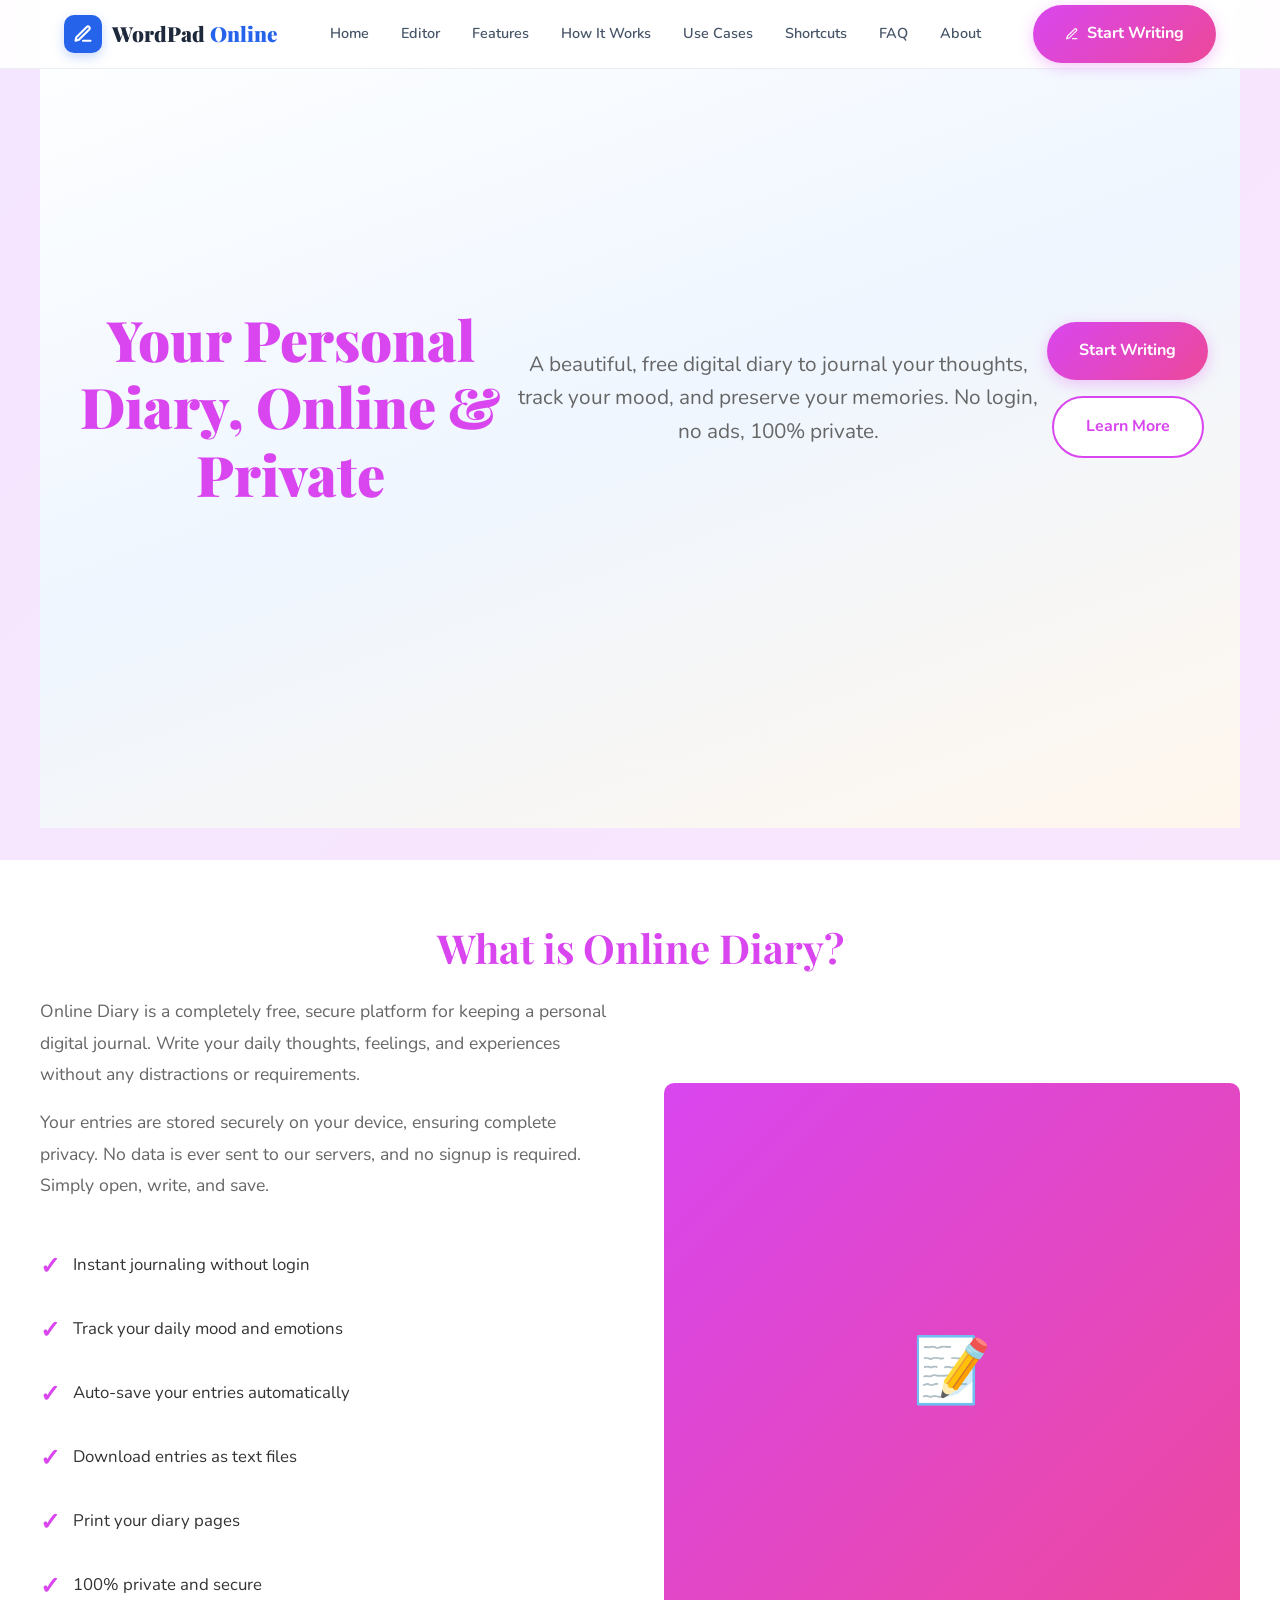
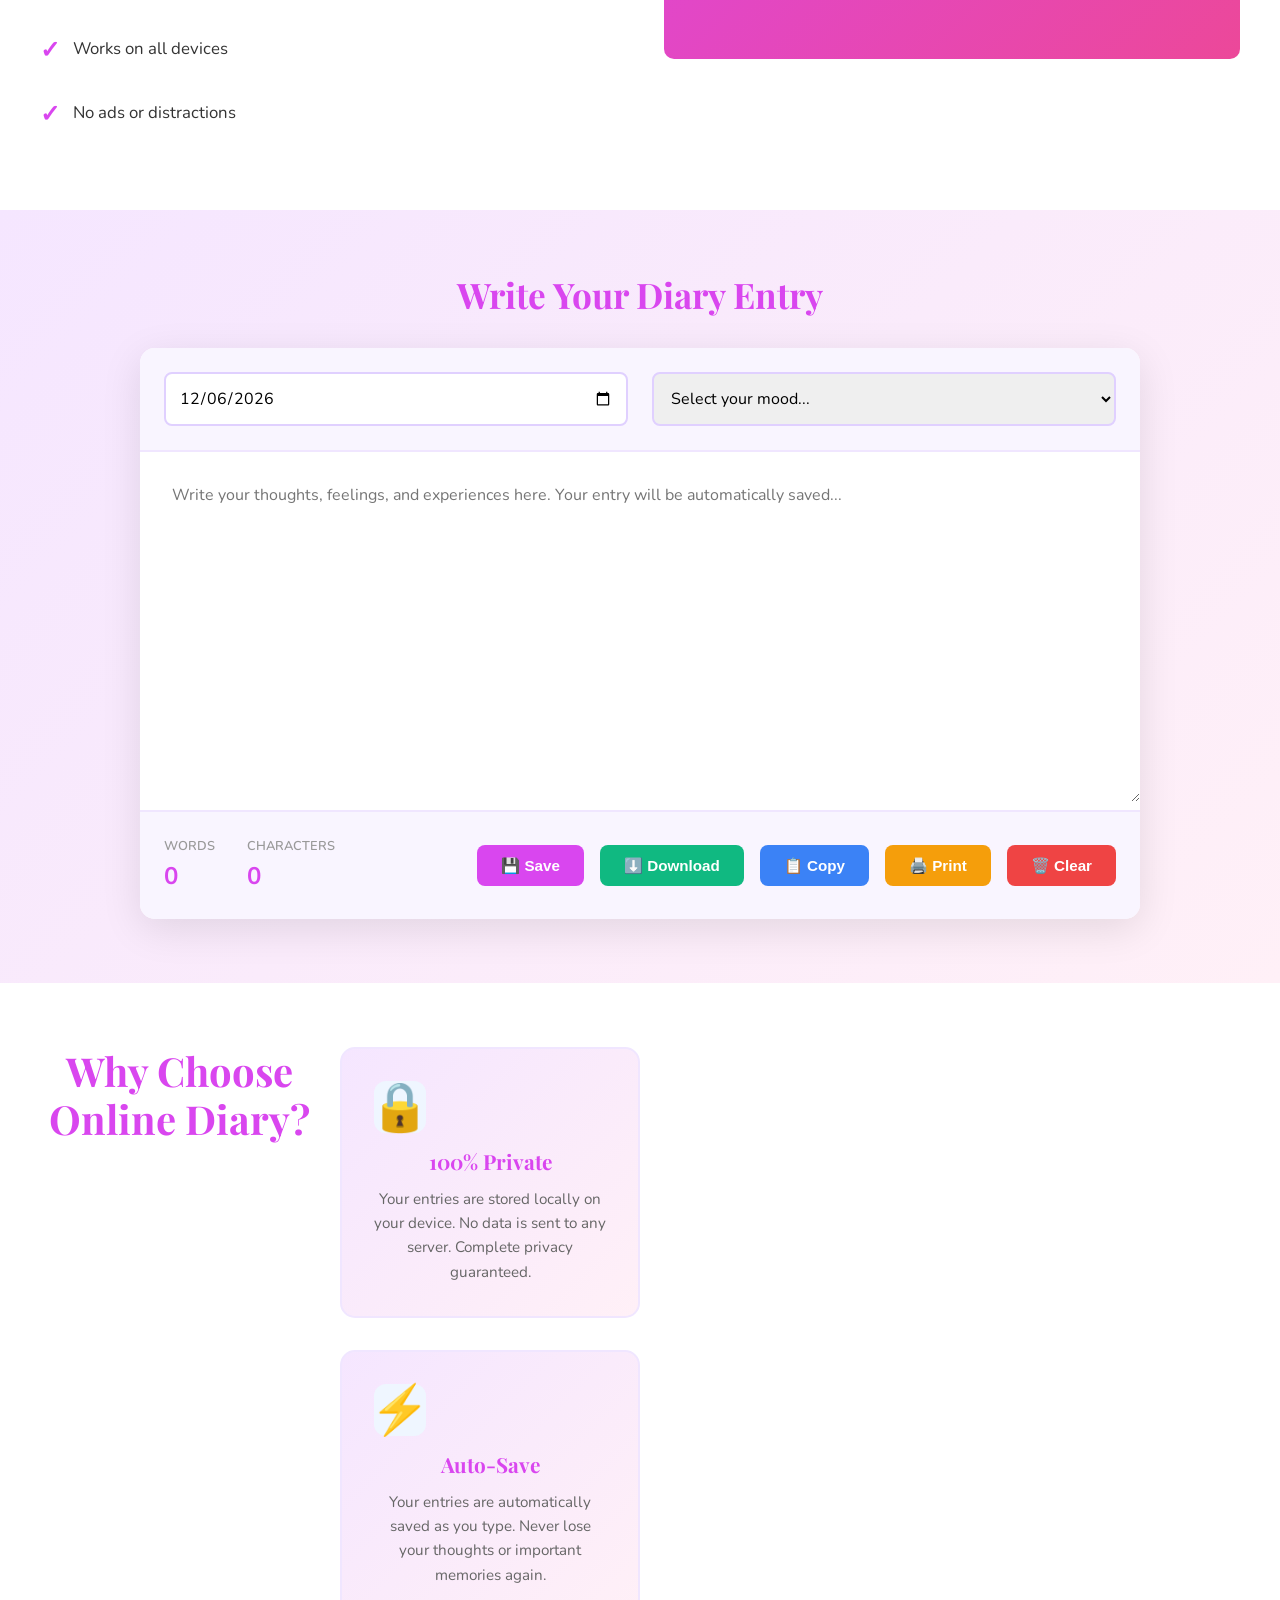
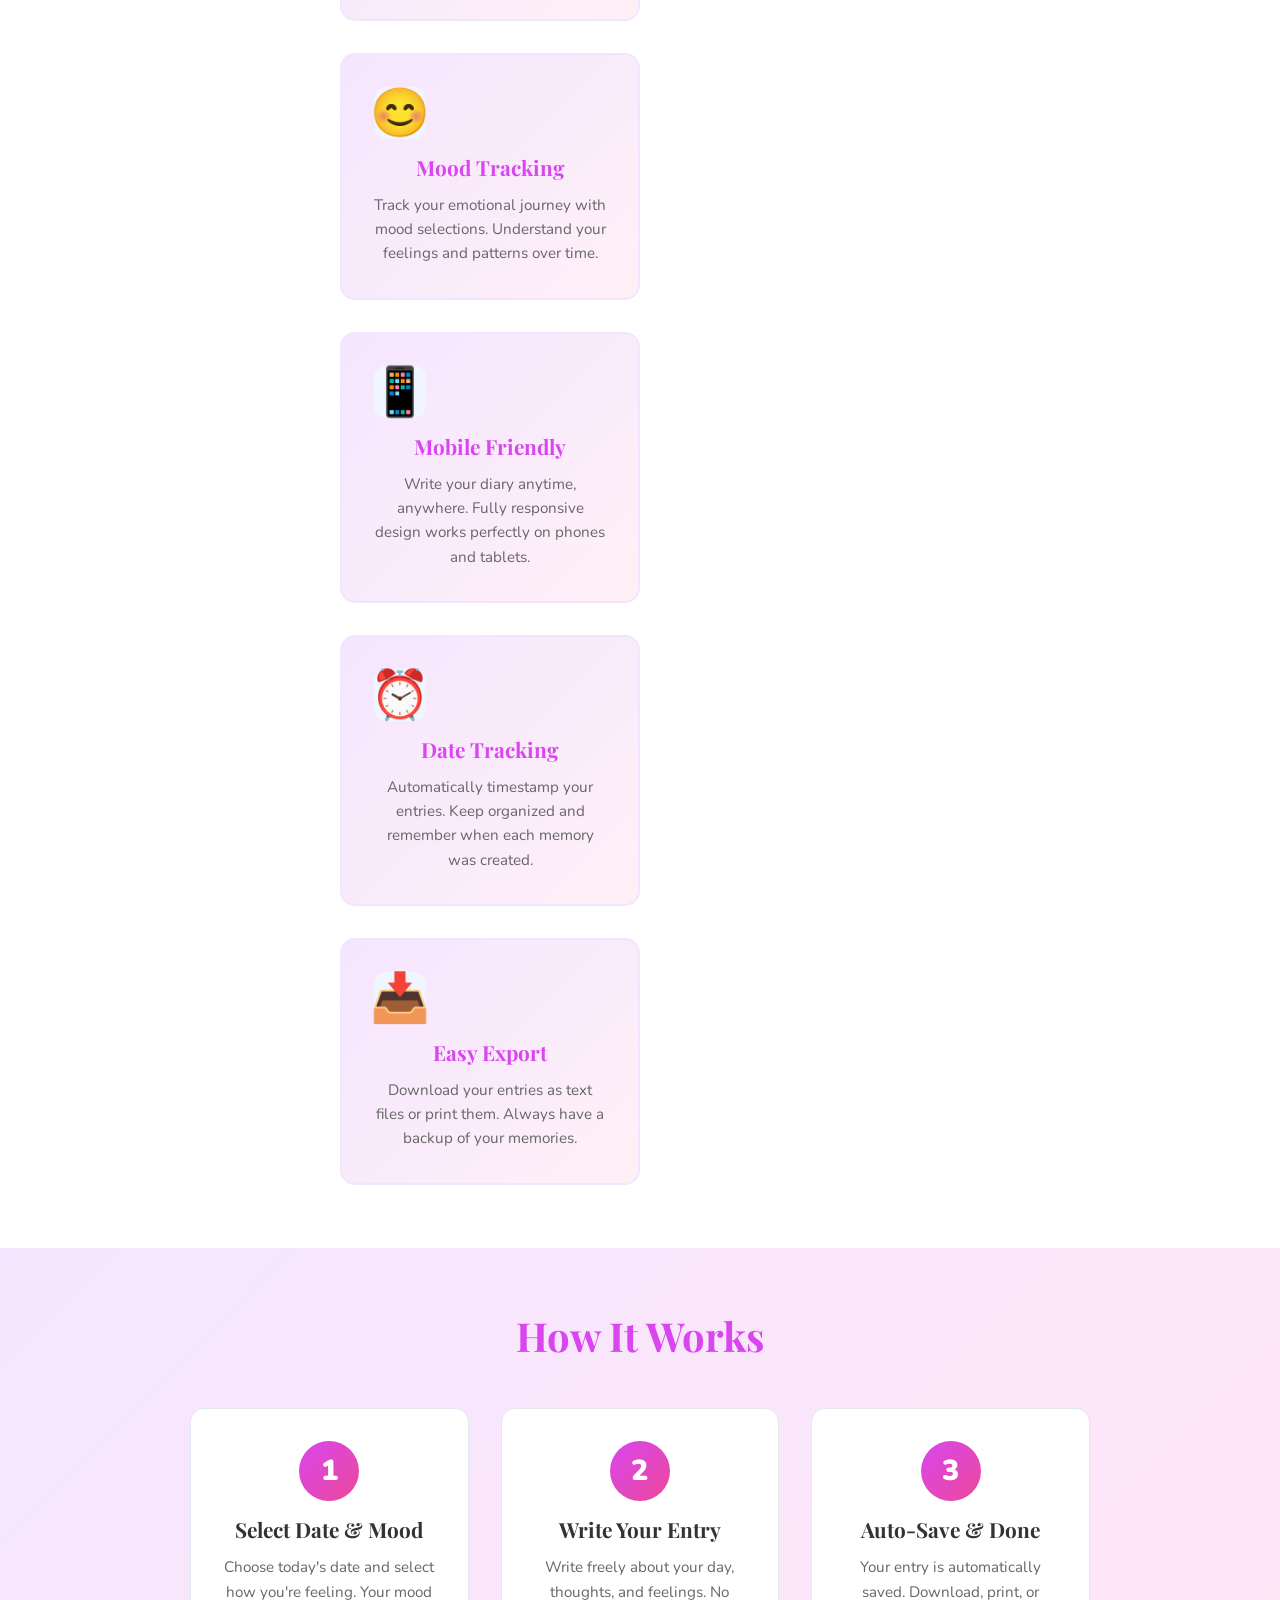
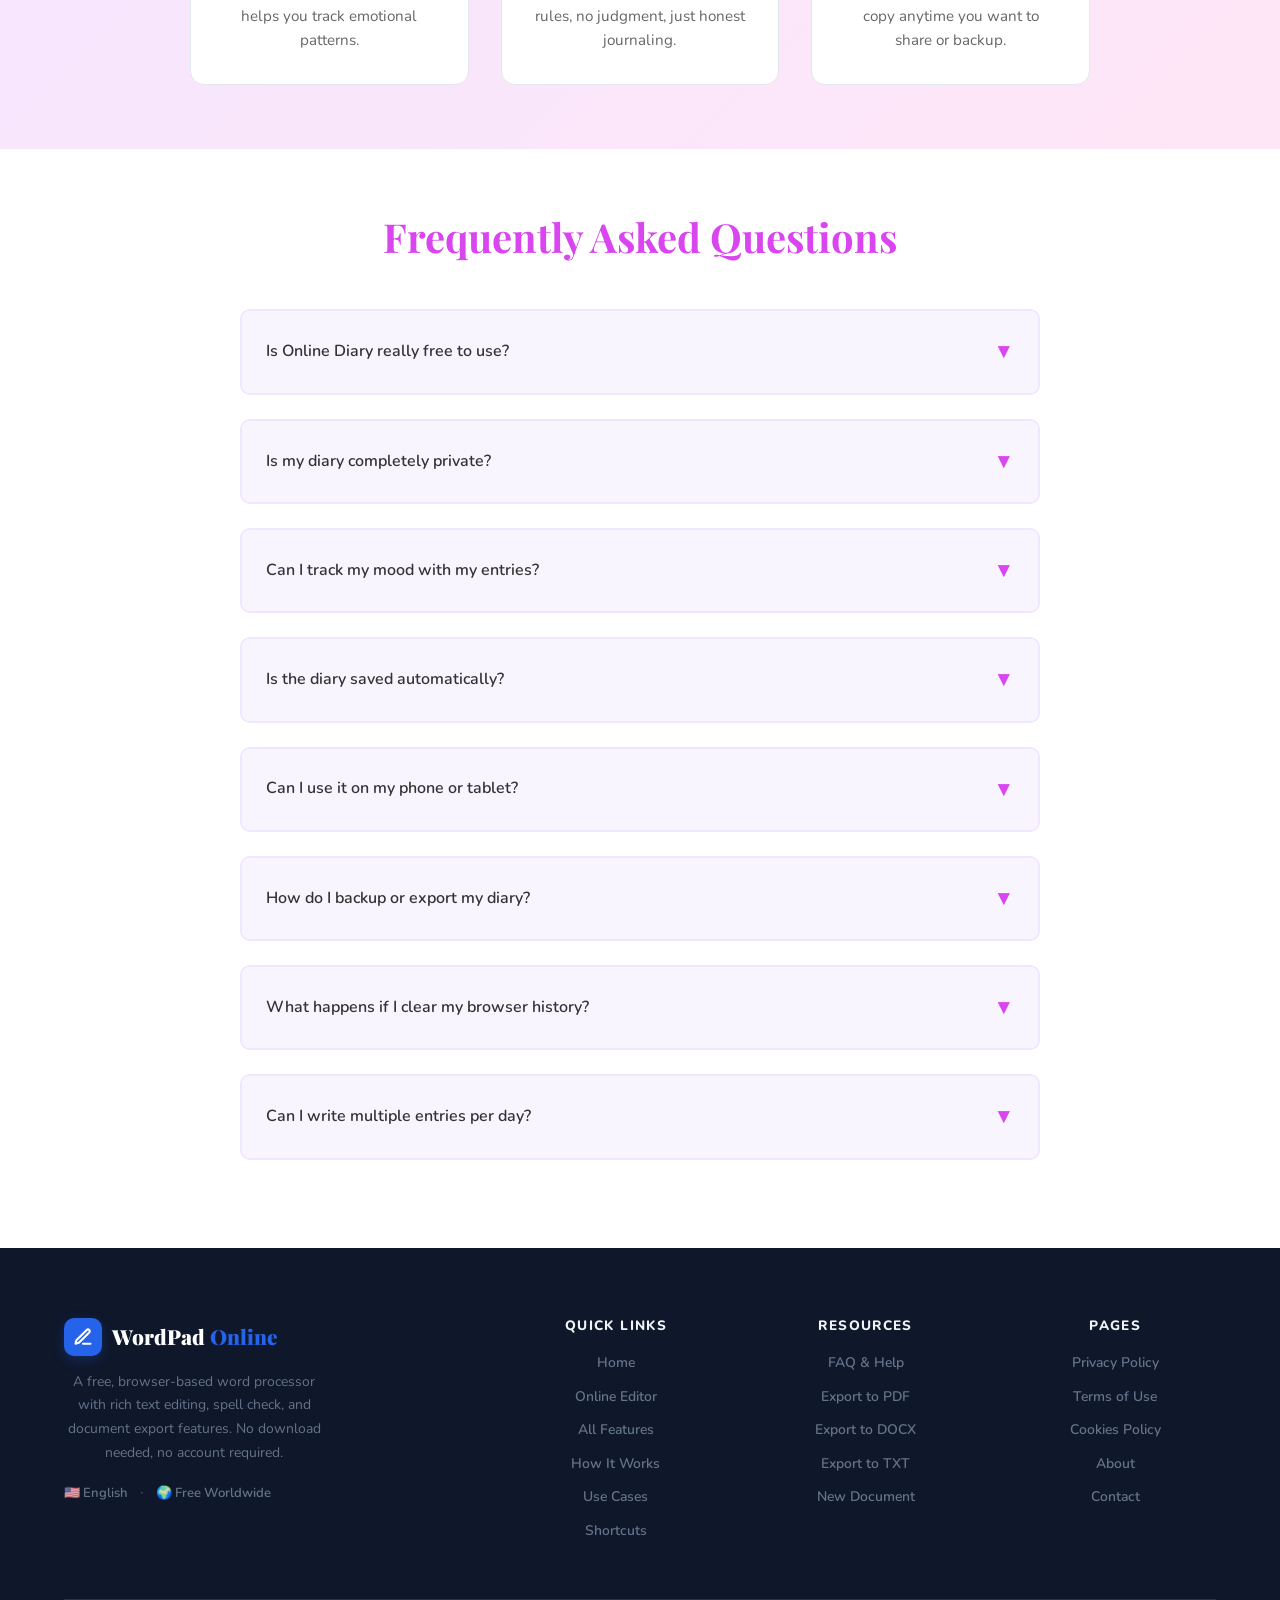
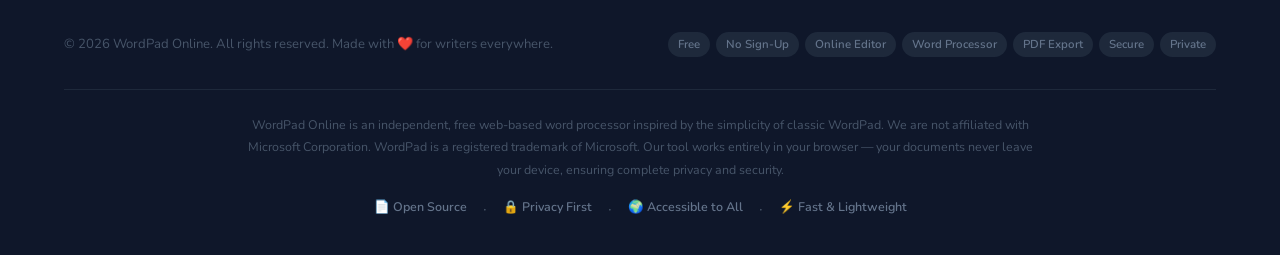
==== commit be586c91: "Update diary.html" ====
--- a/diary.html
+++ b/diary.html
@@ -15,10 +15,10 @@
   <title>Online Diary – Free Digital Journal & Personal Diary App</title>
   <meta name="description" content="Free online diary for personal journaling and daily reflections. No login required, no ads, completely private. Write your thoughts, track your mood, and keep memories with our secure online diary." />
   <meta name="keywords" content="online diary, digital diary, free diary app, journal app, personal diary, online journal, diary software, mood tracker, private diary, journaling app" />
-  <meta name="author" content="Online Diary" />
+  <meta name="author" content="Wordpad Online" />
   <meta name="robots" content="index, follow" />
-  <link rel="canonical" href="https://wordpadonline.github.io/diary" />
-  <link rel="stylesheet" href="style.css" />
+  <link rel="canonical" href="https://wordpadonline.github.io/diary" />  
+  <link rel="icon" type="image/png" sizes="32x32" href="/favicon.png">
 
   <!-- Open Graph -->
   <meta property="og:title" content="Online Diary – Free Digital Journal & Personal Diary App" />
@@ -106,7 +106,7 @@
   <link rel="preconnect" href="https://fonts.googleapis.com" />
   <link rel="preconnect" href="https://fonts.gstatic.com" crossorigin />
   <link href="https://fonts.googleapis.com/css2?family=Playfair+Display:wght@700;900&family=Nunito:wght@400;600;700;800&family=JetBrains+Mono:wght@400;500&display=swap" rel="stylesheet" />
-
+  <link rel="stylesheet" href="style.css" />
   <style>
     * {
       margin: 0;
@@ -126,60 +126,7 @@
     }
 
     /* Navigation */
-    nav {
-      display: flex;
-      justify-content: space-between;
-      align-items: center;
-      padding: 1.5rem 2rem;
-      background: rgba(255, 255, 255, 0.95);
-      backdrop-filter: blur(10px);
-      box-shadow: 0 2px 10px rgba(0, 0, 0, 0.05);
-      position: sticky;
-      top: 0;
-      z-index: 100;
-    }
-
-    .logo {
-      font-size: 1.8rem;
-      font-weight: 900;
-      background: linear-gradient(135deg, #d946ef 0%, #ec4899 100%);
-      -webkit-background-clip: text;
-      -webkit-text-fill-color: transparent;
-      background-clip: text;
-      font-family: "Playfair Display", serif;
-    }
-
-    .nav-links {
-      display: flex;
-      gap: 2rem;
-      list-style: none;
-    }
-
-    .nav-links a {
-      text-decoration: none;
-      color: #333;
-      font-weight: 600;
-      transition: color 0.3s ease;
-    }
-
-    .nav-links a:hover {
-      color: #d946ef;
-    }
-
-    .hamburger {
-      display: none;
-      flex-direction: column;
-      gap: 0.5rem;
-      cursor: pointer;
-    }
-
-    .hamburger span {
-      width: 25px;
-      height: 3px;
-      background: #333;
-      border-radius: 2px;
-      transition: all 0.3s ease;
-    }
+    
 
     /* Hero Section */
     .hero {
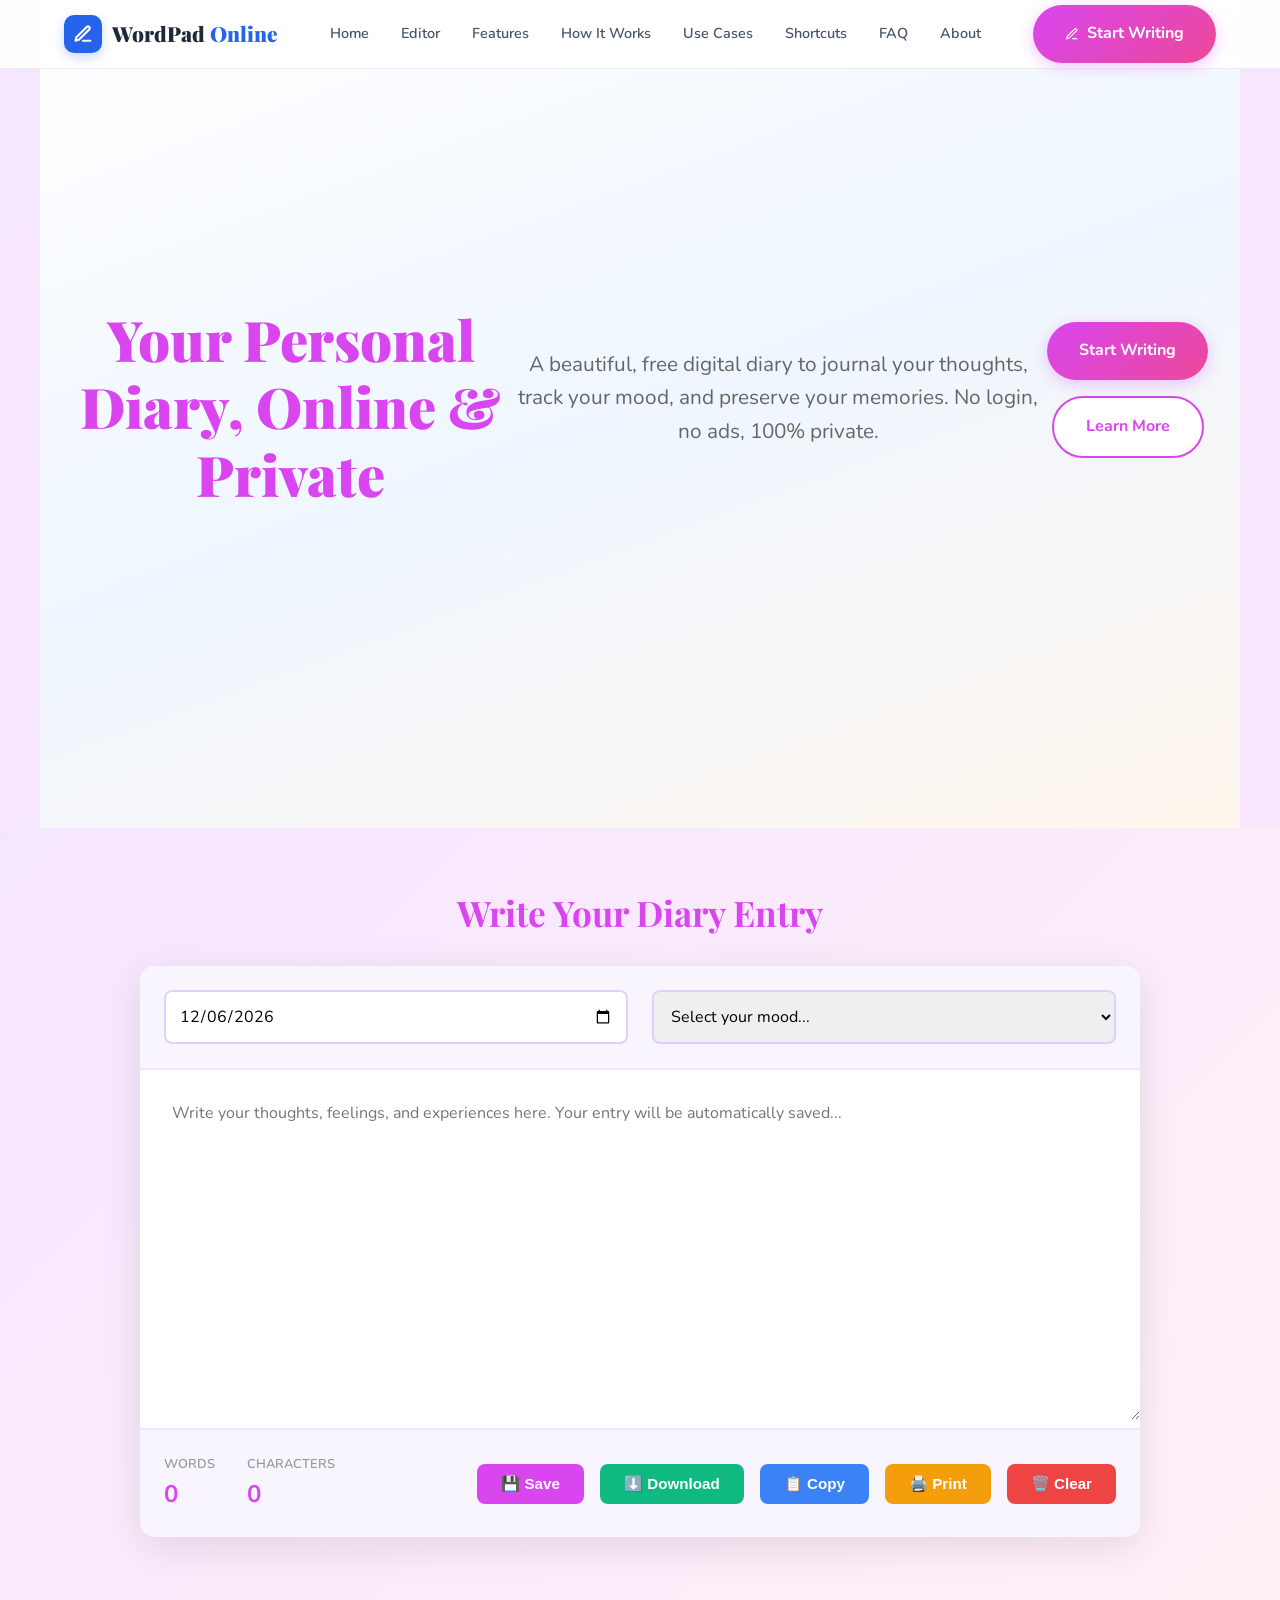
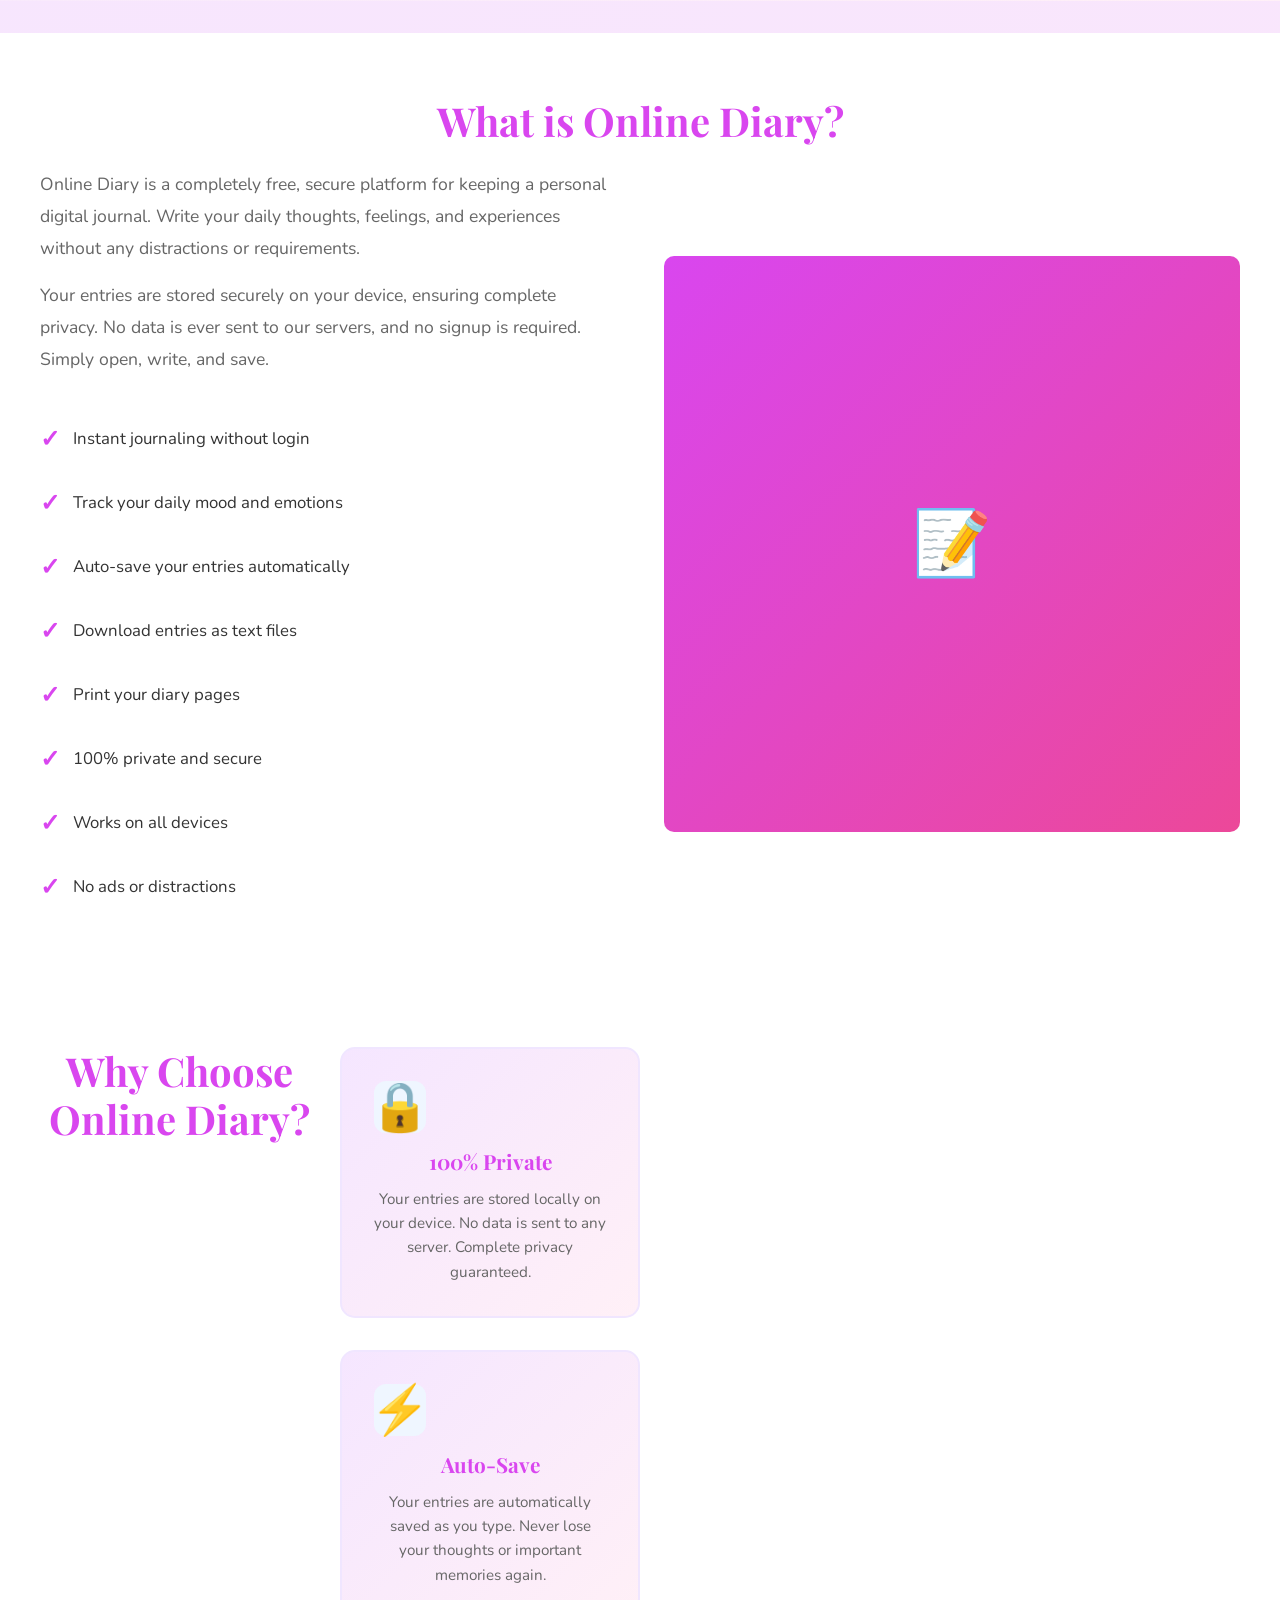
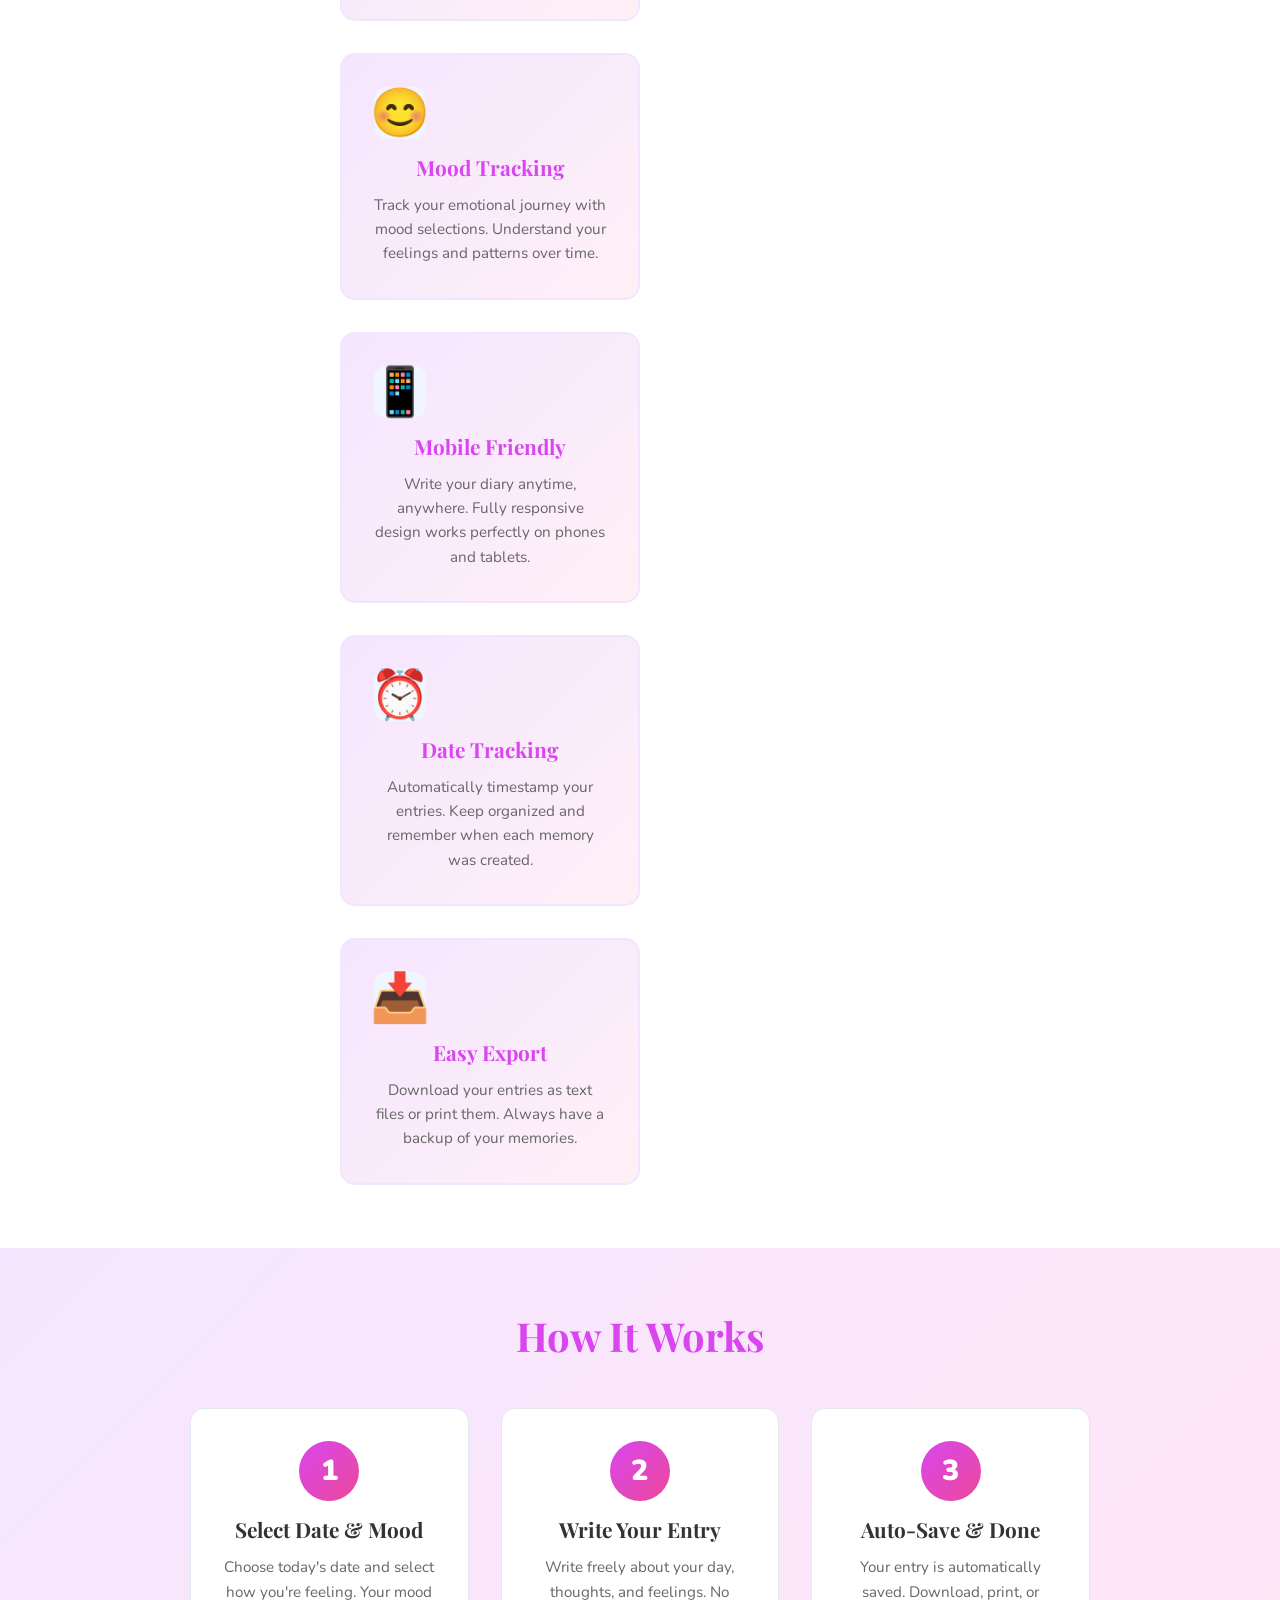
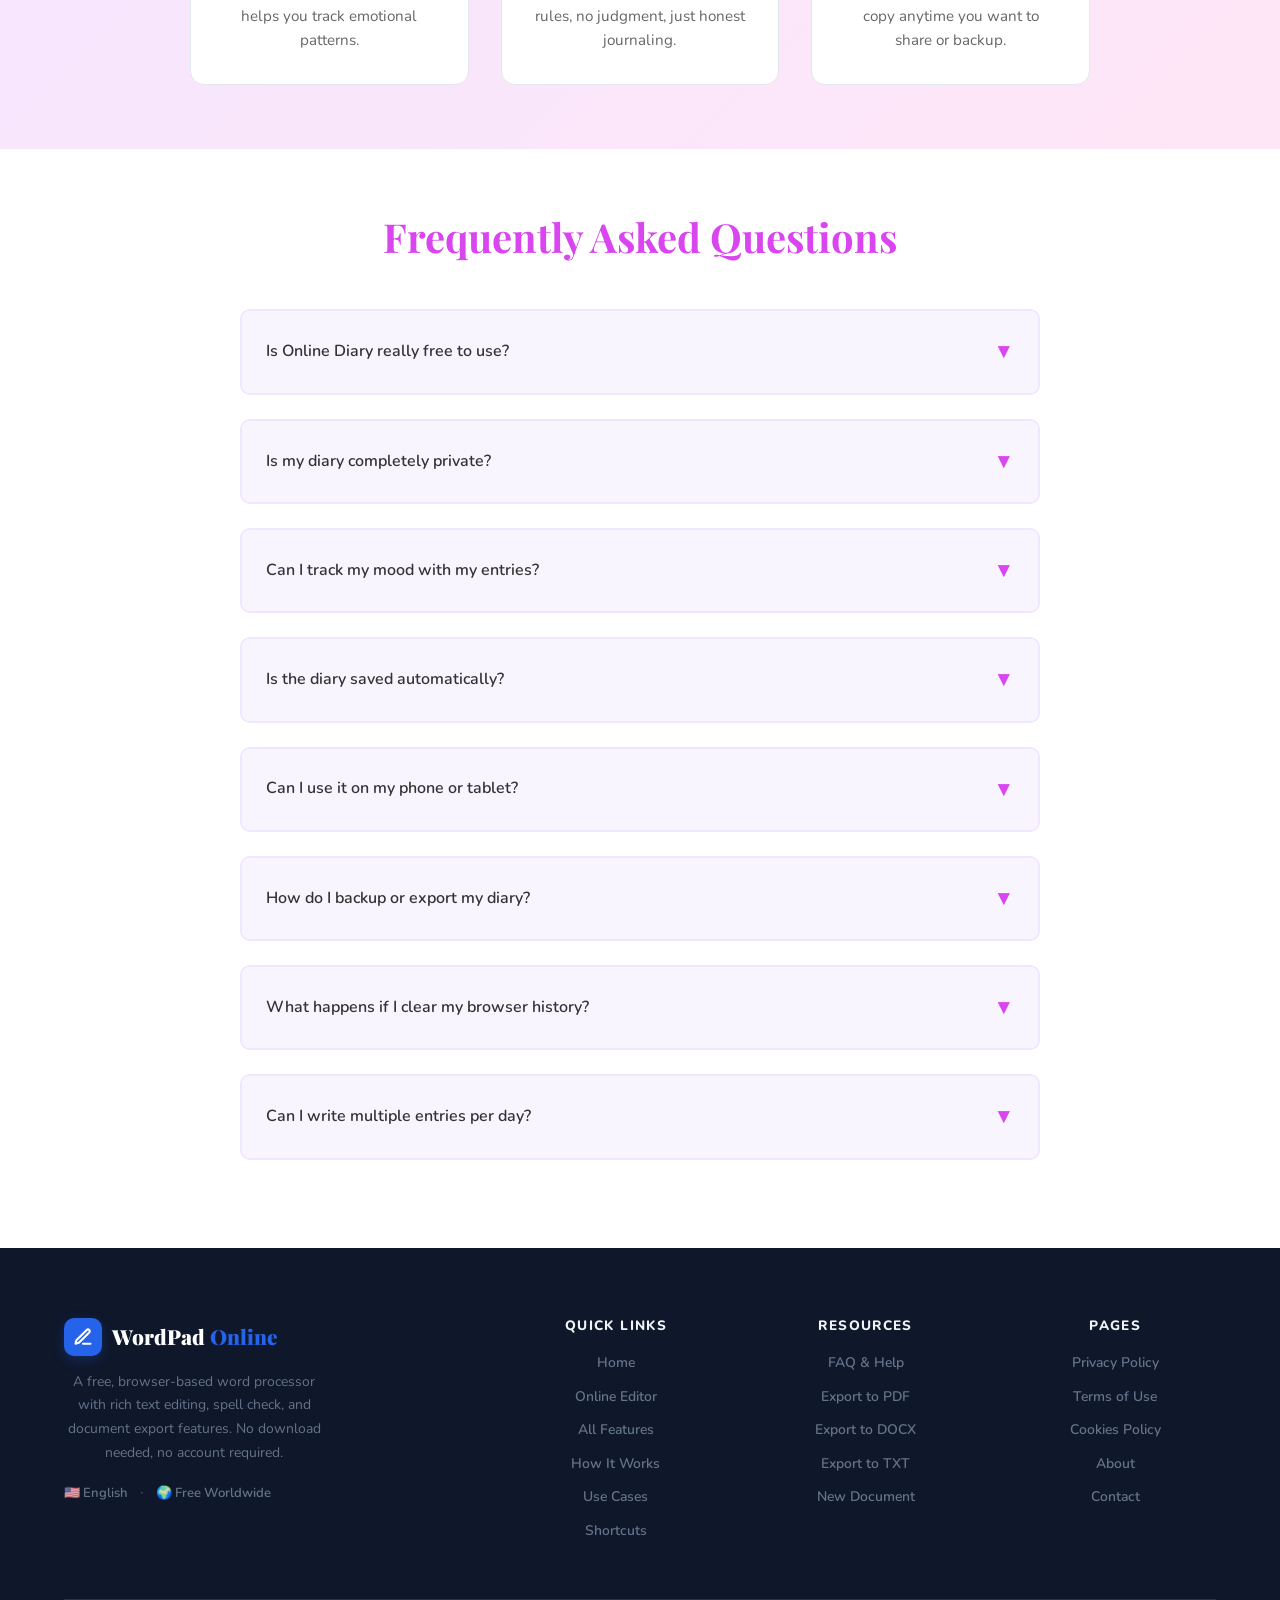
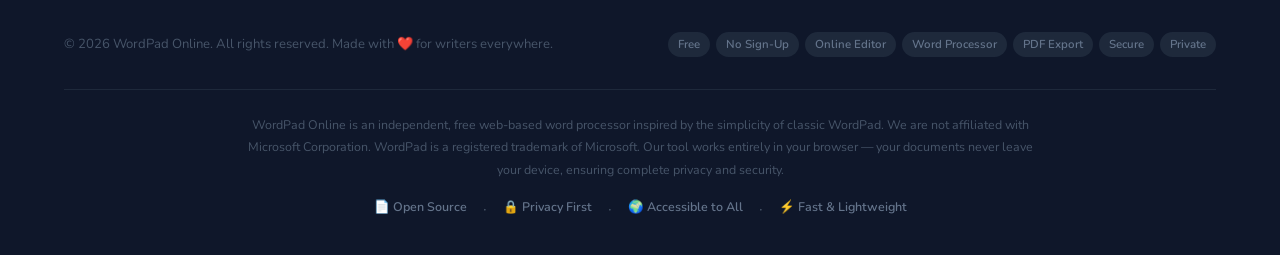
==== commit 08c60aa4: "Update diary.html" ====
--- a/diary.html
+++ b/diary.html
@@ -785,6 +785,47 @@
       <a href="#editor" class="btn btn-primary">Start Writing</a>
       <a href="#how" class="btn btn-secondary">Learn More</a>
     </div>
+  </section>  
+
+  <!-- Diary Editor Section -->
+  <section class="editor-section" id="editor">
+    <div class="editor-container">
+      <h2 class="editor-title">Write Your Diary Entry</h2>
+      <div class="diary-editor">
+        <div class="editor-header">
+          <input type="date" id="entryDate" class="date-input" />
+          <select id="moodSelect" class="mood-select">
+            <option value="">Select your mood...</option>
+            <option value="😊 Happy">😊 Happy</option>
+            <option value="😢 Sad">😢 Sad</option>
+            <option value="😐 Neutral">😐 Neutral</option>
+            <option value="🤩 Excited">🤩 Excited</option>
+            <option value="😌 Peaceful">😌 Peaceful</option>
+            <option value="😠 Angry">😠 Angry</option>
+          </select>
+        </div>
+        <textarea id="diaryText" class="editor-textarea" placeholder="Write your thoughts, feelings, and experiences here. Your entry will be automatically saved..."></textarea>
+        <div class="editor-footer">
+          <div class="stats">
+            <div class="stat-item">
+              <span class="stat-label">Words</span>
+              <span class="stat-value" id="wordCount">0</span>
+            </div>
+            <div class="stat-item">
+              <span class="stat-label">Characters</span>
+              <span class="stat-value" id="charCount">0</span>
+            </div>
+          </div>
+          <div class="editor-actions">
+            <button class="editor-btn btn-save" onclick="saveEntry()">💾 Save</button>
+            <button class="editor-btn btn-download" onclick="downloadEntry()">⬇️ Download</button>
+            <button class="editor-btn btn-copy" onclick="copyEntry()">📋 Copy</button>
+            <button class="editor-btn btn-print" onclick="printEntry()">🖨️ Print</button>
+            <button class="editor-btn btn-clear" onclick="clearEntry()">🗑️ Clear</button>
+          </div>
+        </div>
+      </div>
+    </div>
   </section>
 
   <!-- Description Section -->
@@ -813,47 +854,6 @@
     </div>
   </section>
 
-  <!-- Diary Editor Section -->
-  <section class="editor-section" id="editor">
-    <div class="editor-container">
-      <h2 class="editor-title">Write Your Diary Entry</h2>
-      <div class="diary-editor">
-        <div class="editor-header">
-          <input type="date" id="entryDate" class="date-input" />
-          <select id="moodSelect" class="mood-select">
-            <option value="">Select your mood...</option>
-            <option value="😊 Happy">😊 Happy</option>
-            <option value="😢 Sad">😢 Sad</option>
-            <option value="😐 Neutral">😐 Neutral</option>
-            <option value="🤩 Excited">🤩 Excited</option>
-            <option value="😌 Peaceful">😌 Peaceful</option>
-            <option value="😠 Angry">😠 Angry</option>
-          </select>
-        </div>
-        <textarea id="diaryText" class="editor-textarea" placeholder="Write your thoughts, feelings, and experiences here. Your entry will be automatically saved..."></textarea>
-        <div class="editor-footer">
-          <div class="stats">
-            <div class="stat-item">
-              <span class="stat-label">Words</span>
-              <span class="stat-value" id="wordCount">0</span>
-            </div>
-            <div class="stat-item">
-              <span class="stat-label">Characters</span>
-              <span class="stat-value" id="charCount">0</span>
-            </div>
-          </div>
-          <div class="editor-actions">
-            <button class="editor-btn btn-save" onclick="saveEntry()">💾 Save</button>
-            <button class="editor-btn btn-download" onclick="downloadEntry()">⬇️ Download</button>
-            <button class="editor-btn btn-copy" onclick="copyEntry()">📋 Copy</button>
-            <button class="editor-btn btn-print" onclick="printEntry()">🖨️ Print</button>
-            <button class="editor-btn btn-clear" onclick="clearEntry()">🗑️ Clear</button>
-          </div>
-        </div>
-      </div>
-    </div>
-  </section>
-
   <!-- Features Section -->
   <section class="features-section">
     <div class="features-grid">
